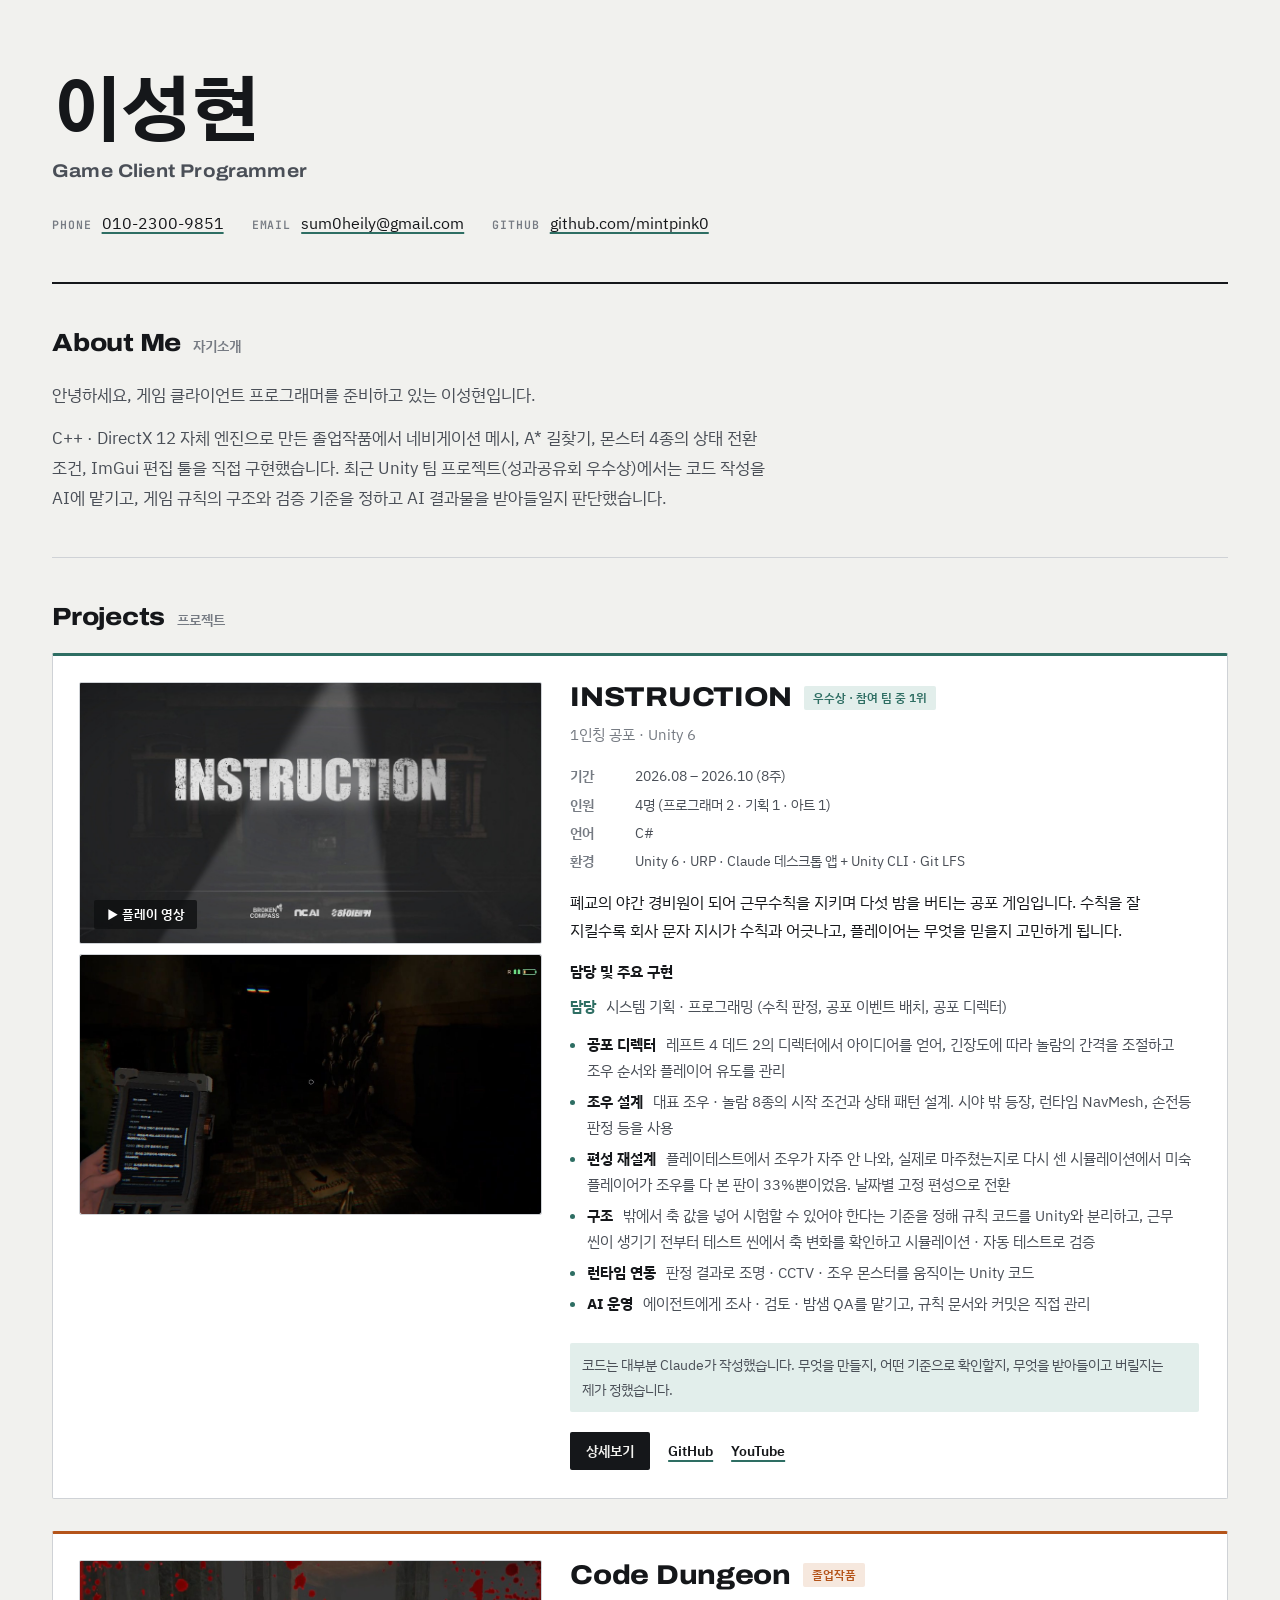
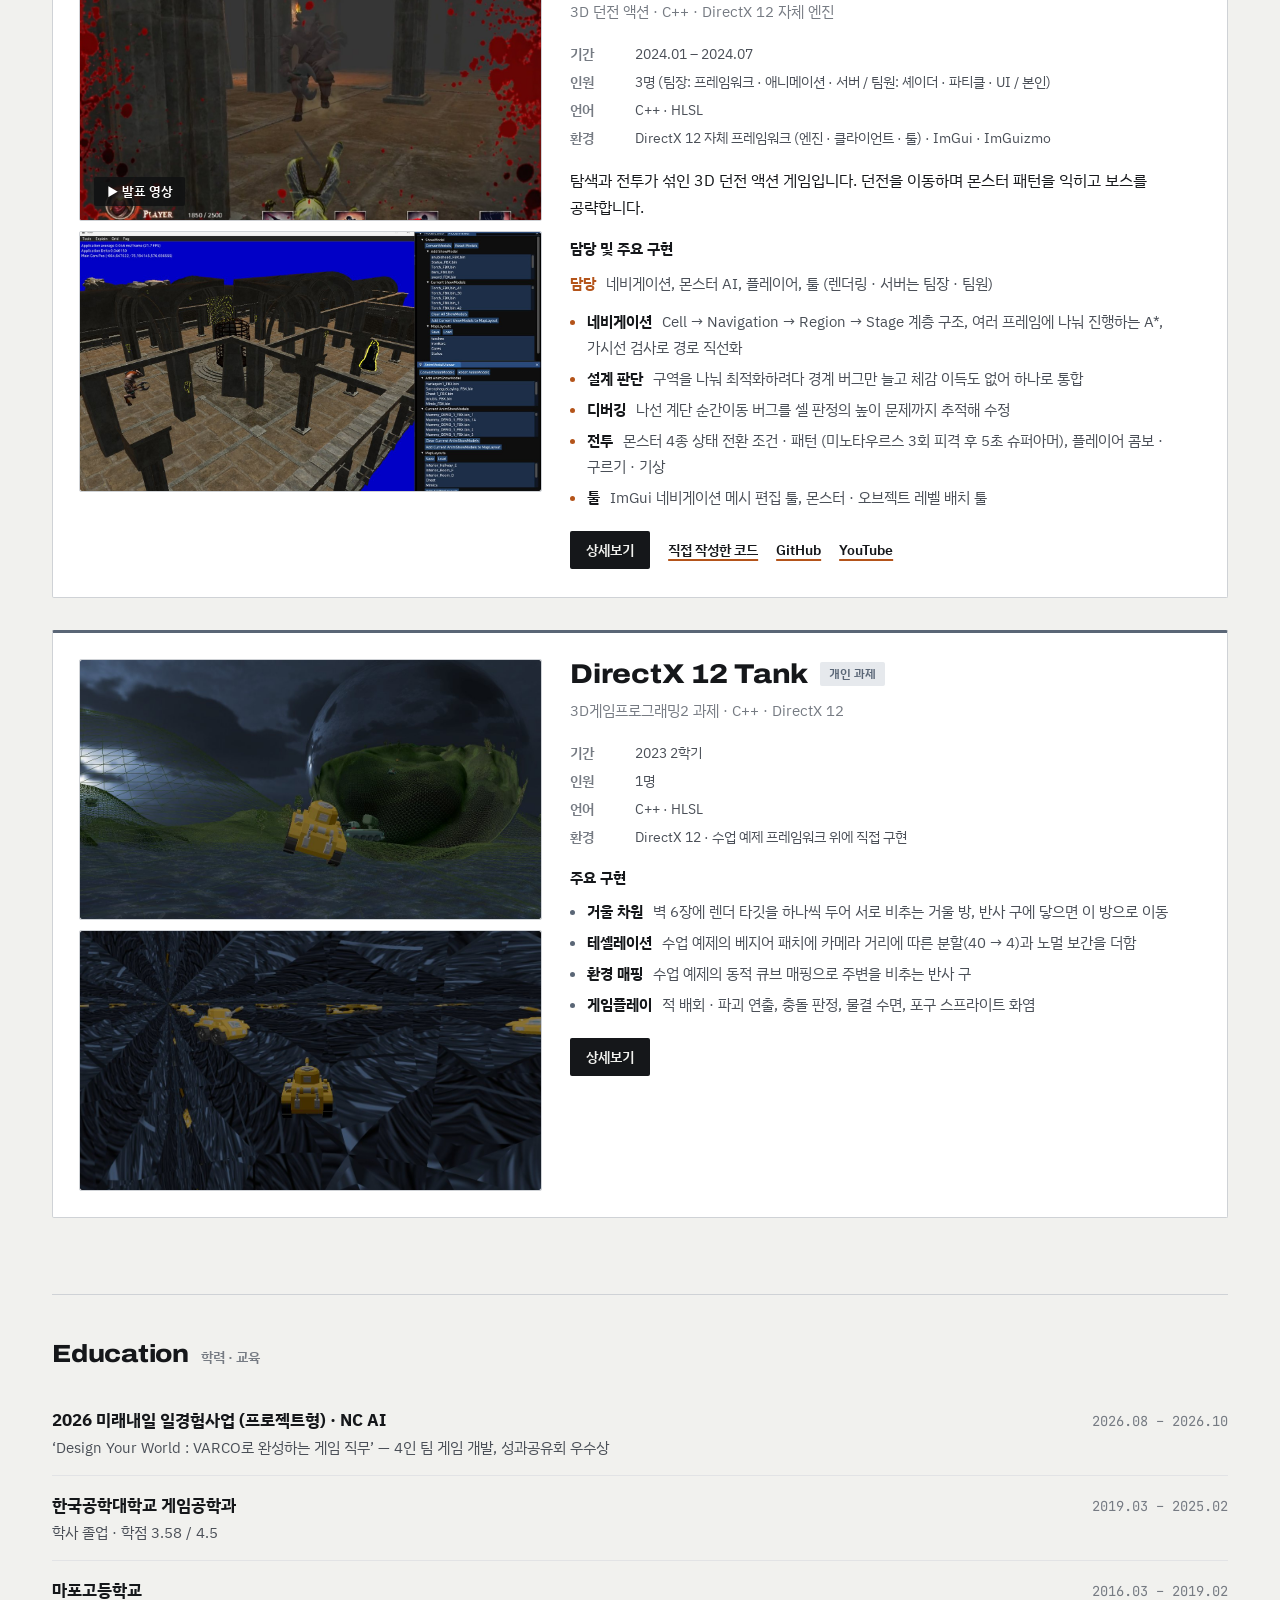
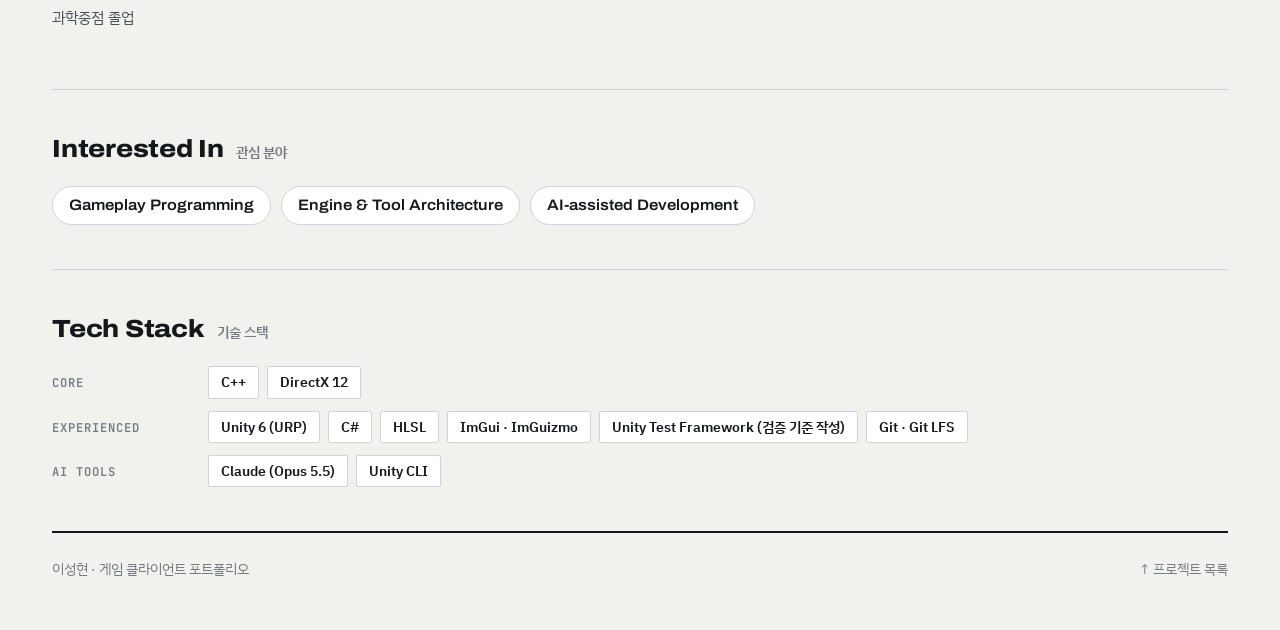
==== index.html @ 49c0f990 "INSTRUCTION 레이아웃 정리: 본문·그림·표 폭 통일, 절 간격 조정, 경비실 블록 정리(사진·영상 나란히) Co-Authored-By: Claude Opus 5.5 <no" ====
<!DOCTYPE html>
<html lang="ko">
<head>
<meta charset="UTF-8">
<meta name="viewport" content="width=device-width, initial-scale=1.0, viewport-fit=cover">
<title>이성현 포트폴리오</title>
<meta name="description" content="게임 클라이언트 프로그래머 이성현의 포트폴리오 — INSTRUCTION(Unity 6), Code Dungeon(C++ · DirectX 12)">
<link rel="preconnect" href="https://fonts.googleapis.com">
<link rel="preconnect" href="https://fonts.gstatic.com" crossorigin>
<link rel="stylesheet" href="https://fonts.googleapis.com/css2?family=Archivo:wdth,wght@100..125,600..800&amp;family=Gothic+A1:wght@700;800&amp;family=IBM+Plex+Sans+KR:wght@400;600;700&amp;family=JetBrains+Mono:wght@400;600&amp;family=Nanum+Gothic+Coding&amp;display=swap">
<link rel="stylesheet" href="assets/css/site.css?v=20261023g">
<link rel="stylesheet" href="assets/css/home.css?v=20261023g">
</head>
<body>
<div class="wrap">

  <!-- 1. 내 정보 -->
  <header class="h-profile" id="top">
    <h1 class="h-name">이성현</h1>
    <p class="h-role">Game Client Programmer</p>
    <ul class="h-contact">
      <li><span>Phone</span><a href="tel:01023009851">010-2300-9851</a></li>
      <li><span>Email</span><a href="mailto:sum0heily@gmail.com">sum0heily@gmail.com</a></li>
      <li><span>GitHub</span><a href="https://github.com/mintpink0" target="_blank" rel="noopener">github.com/mintpink0</a></li>
    </ul>
  </header>

  <!-- 2. 자기소개 -->
  <section class="h-sec" id="about">
    <h2 class="h-title">About Me<span>자기소개</span></h2>
    <div class="h-about">
      <p>안녕하세요, 게임 클라이언트 프로그래머를 준비하고 있는 이성현입니다.</p>
      <p>C++ · DirectX 12 자체 엔진으로 만든 졸업작품에서 네비게이션 메시, A* 길찾기, 몬스터 4종의 상태 전환 조건, ImGui 편집 툴을 직접 구현했습니다. 최근 Unity 팀 프로젝트(성과공유회 우수상)에서는 코드 작성을 AI에 맡기고, 게임 규칙의 구조와 검증 기준을 정하고 AI 결과물을 받아들일지 판단했습니다.</p>
    </div>
  </section>

  <!-- 7. 프로젝트 -->
  <section class="h-sec" id="projects">
    <h2 class="h-title">Projects<span>프로젝트</span></h2>

    <article class="h-card" id="instruction" data-project="instruction">
      <div class="h-media">
        <a class="h-shot" href="https://youtu.be/4G3LkPagvS8" target="_blank" rel="noopener"><img src="assets/img/ins/title.jpg" alt="INSTRUCTION 타이틀 화면 — 플레이 영상 보기" width="1920" height="1080"><span class="h-play">▶ 플레이 영상</span></a>
        <figure class="h-shot"><img src="assets/img/ins/hallway.jpg" alt="INSTRUCTION 플레이 화면 — 태블릿 근무 지시와 복도의 마네킹 무리" width="1319" height="729" loading="lazy"></figure>
      </div>
      <div class="h-body">
        <h3>INSTRUCTION <span class="h-badge">우수상 · 참여 팀 중 1위</span></h3>
        <p class="h-sub">1인칭 공포 · Unity 6</p>
        <dl class="h-meta">
          <dt>기간</dt><dd>2026.08 – 2026.10 (8주)</dd>
          <dt>인원</dt><dd>4명 (프로그래머 2 · 기획 1 · 아트 1)</dd>
          <dt>언어</dt><dd>C#</dd>
          <dt>환경</dt><dd>Unity 6 · URP · Claude 데스크톱 앱 + Unity CLI · Git LFS</dd>
        </dl>
        <p class="h-intro">폐교의 야간 경비원이 되어 근무수칙을 지키며 다섯 밤을 버티는 공포 게임입니다. 수칙을 잘 지킬수록 회사 문자 지시가 수칙과 어긋나고, 플레이어는 무엇을 믿을지 고민하게 됩니다.</p>
        <h4>담당 및 주요 구현</h4>
        <p class="h-duty"><b>담당</b> 시스템 기획 · 프로그래밍 (수칙 판정, 공포 이벤트 배치, 공포 디렉터)</p>
        <ul class="h-did">
          <li><b>공포 디렉터</b> 레프트 4 데드 2의 디렉터에서 아이디어를 얻어, 긴장도에 따라 놀람의 간격을 조절하고 조우 순서와 플레이어 유도를 관리</li>
          <li><b>조우 설계</b> 대표 조우 · 놀람 8종의 시작 조건과 상태 패턴 설계. 시야 밖 등장, 런타임 NavMesh, 손전등 판정 등을 사용</li>
          <li><b>편성 재설계</b> 플레이테스트에서 조우가 자주 안 나와, 실제로 마주쳤는지로 다시 센 시뮬레이션에서 미숙 플레이어가 조우를 다 본 판이 33%뿐이었음. 날짜별 고정 편성으로 전환</li>
          <li><b>구조</b> 밖에서 축 값을 넣어 시험할 수 있어야 한다는 기준을 정해 규칙 코드를 Unity와 분리하고, 근무 씬이 생기기 전부터 테스트 씬에서 축 변화를 확인하고 시뮬레이션 · 자동 테스트로 검증</li>
          <li><b>런타임 연동</b> 판정 결과로 조명 · CCTV · 조우 몬스터를 움직이는 Unity 코드</li>
          <li><b>AI 운영</b> 에이전트에게 조사 · 검토 · 밤샘 QA를 맡기고, 규칙 문서와 커밋은 직접 관리</li>
        </ul>
        <p class="h-ai">코드는 대부분 Claude가 작성했습니다. 무엇을 만들지, 어떤 기준으로 확인할지, 무엇을 받아들이고 버릴지는 제가 정했습니다.</p>
        <p class="h-links"><a href="projects/instruction.html" class="btn btn-main">상세보기</a><a class="btn" href="https://github.com/KimJinsun610/NCAI_BrokenCompass" target="_blank" rel="noopener">GitHub</a><a class="btn" href="https://youtu.be/4G3LkPagvS8" target="_blank" rel="noopener">YouTube</a></p>
      </div>
    </article>

    <article class="h-card" id="code-dungeon" data-project="code-dungeon">
      <div class="h-media">
        <a class="h-shot" href="https://www.youtube.com/watch?v=hQBBsoL_ETs&amp;t=243s" target="_blank" rel="noopener"><img src="assets/img/cd/minotaur-fight.jpg" alt="Code Dungeon 전투 화면 — 미노타우르스 보스와 넉백된 플레이어" width="1271" height="1030"><span class="h-play">▶ 발표 영상</span></a>
        <figure class="h-shot"><img src="assets/img/cd/level-tool.jpg" alt="Code Dungeon 레벨 툴 — ImGui로 모델과 몬스터를 배치하는 화면" width="1400" height="814" loading="lazy"></figure>
      </div>
      <div class="h-body">
        <h3>Code Dungeon <span class="h-badge">졸업작품</span></h3>
        <p class="h-sub">3D 던전 액션 · C++ · DirectX 12 자체 엔진</p>
        <dl class="h-meta">
          <dt>기간</dt><dd>2024.01 – 2024.07</dd>
          <dt>인원</dt><dd>3명 (팀장: 프레임워크 · 애니메이션 · 서버 / 팀원: 셰이더 · 파티클 · UI / 본인)</dd>
          <dt>언어</dt><dd>C++ · HLSL</dd>
          <dt>환경</dt><dd>DirectX 12 자체 프레임워크 (엔진 · 클라이언트 · 툴) · ImGui · ImGuizmo</dd>
        </dl>
        <p class="h-intro">탐색과 전투가 섞인 3D 던전 액션 게임입니다. 던전을 이동하며 몬스터 패턴을 익히고 보스를 공략합니다.</p>
        <h4>담당 및 주요 구현</h4>
        <p class="h-duty"><b>담당</b> 네비게이션, 몬스터 AI, 플레이어, 툴 (렌더링 · 서버는 팀장 · 팀원)</p>
        <ul class="h-did">
          <li><b>네비게이션</b> Cell → Navigation → Region → Stage 계층 구조, 여러 프레임에 나눠 진행하는 A*, 가시선 검사로 경로 직선화</li>
          <li><b>설계 판단</b> 구역을 나눠 최적화하려다 경계 버그만 늘고 체감 이득도 없어 하나로 통합</li>
          <li><b>디버깅</b> 나선 계단 순간이동 버그를 셀 판정의 높이 문제까지 추적해 수정</li>
          <li><b>전투</b> 몬스터 4종 상태 전환 조건 · 패턴 (미노타우르스 3회 피격 후 5초 슈퍼아머), 플레이어 콤보 · 구르기 · 기상</li>
          <li><b>툴</b> ImGui 네비게이션 메시 편집 툴, 몬스터 · 오브젝트 레벨 배치 툴</li>
        </ul>
        <p class="h-links"><a href="projects/code-dungeon.html" class="btn btn-main">상세보기</a><a class="btn" href="projects/code-dungeon.html#mycode">직접 작성한 코드</a><a class="btn" href="https://github.com/PTH9043/GraduateProject" target="_blank" rel="noopener">GitHub</a><a class="btn" href="https://www.youtube.com/watch?v=hQBBsoL_ETs&amp;t=243s" target="_blank" rel="noopener">YouTube</a></p>
      </div>
    </article>

    <article class="h-card" id="dx12" data-project="dx12">
      <div class="h-media">
        <figure class="h-shot"><img src="assets/img/dx/terrain.jpg" alt="DirectX 12 탱크 게임 — 테셀레이션 지형 와이어프레임과 반사 구" width="1168" height="720" loading="lazy"></figure>
        <figure class="h-shot"><img src="assets/img/dx/mirror.jpg" alt="DirectX 12 탱크 게임 — 반사 큐브로 둘러싸인 거울 차원" width="1150" height="759" loading="lazy"></figure>
      </div>
      <div class="h-body">
        <h3>DirectX 12 Tank <span class="h-badge">개인 과제</span></h3>
        <p class="h-sub">3D게임프로그래밍2 과제 · C++ · DirectX 12</p>
        <dl class="h-meta">
          <dt>기간</dt><dd>2023 2학기</dd>
          <dt>인원</dt><dd>1명</dd>
          <dt>언어</dt><dd>C++ · HLSL</dd>
          <dt>환경</dt><dd>DirectX 12 · 수업 예제 프레임워크 위에 직접 구현</dd>
        </dl>
        <h4>주요 구현</h4>
        <ul class="h-did">
          <li><b>거울 차원</b> 벽 6장에 렌더 타깃을 하나씩 두어 서로 비추는 거울 방, 반사 구에 닿으면 이 방으로 이동</li>
          <li><b>테셀레이션</b> 수업 예제의 베지어 패치에 카메라 거리에 따른 분할(40 → 4)과 노멀 보간을 더함</li>
          <li><b>환경 매핑</b> 수업 예제의 동적 큐브 매핑으로 주변을 비추는 반사 구</li>
          <li><b>게임플레이</b> 적 배회 · 파괴 연출, 충돌 판정, 물결 수면, 포구 스프라이트 화염</li>
        </ul>
        <p class="h-links"><a href="projects/dx12.html" class="btn btn-main">상세보기</a></p>
      </div>
    </article>
  </section>

  <!-- 3. 학력 -->
  <section class="h-sec" id="education">
    <h2 class="h-title">Education<span>학력 · 교육</span></h2>
    <ul class="h-list">
      <li><div><b>2026 미래내일 일경험사업 (프로젝트형) · NC AI</b><span>‘Design Your World : VARCO로 완성하는 게임 직무’ — 4인 팀 게임 개발, 성과공유회 우수상</span></div><time>2026.08 – 2026.10</time></li>
      <li><div><b>한국공학대학교 게임공학과</b><span>학사 졸업 · 학점 3.58 / 4.5</span></div><time>2019.03 – 2025.02</time></li>
      <li><div><b>마포고등학교</b><span>과학중점 졸업</span></div><time>2016.03 – 2019.02</time></li>
    </ul>
  </section>

  <!-- 4. 관심 분야 -->
  <section class="h-sec" id="interest">
    <h2 class="h-title">Interested In<span>관심 분야</span></h2>
    <ul class="h-pills">
      <li>Gameplay Programming</li>
      <li>Engine &amp; Tool Architecture</li>
      <li>AI-assisted Development</li>
    </ul>
  </section>

  <!-- 5. 기술 스택 -->
  <section class="h-sec" id="stack">
    <h2 class="h-title">Tech Stack<span>기술 스택</span></h2>
    <dl class="h-stack">
      <dt>Core</dt><dd><span>C++</span><span>DirectX 12</span></dd>
      <dt>Experienced</dt><dd><span>Unity 6 (URP)</span><span>C#</span><span>HLSL</span><span>ImGui · ImGuizmo</span><span>Unity Test Framework (검증 기준 작성)</span><span>Git · Git LFS</span></dd>
      <dt>AI Tools</dt><dd><span>Claude (Opus 5.5)</span><span>Unity CLI</span></dd>
    </dl>
  </section>



  <footer class="foot">
    <span>이성현 · 게임 클라이언트 포트폴리오</span>
    <a href="#projects">↑ 프로젝트 목록</a>
  </footer>
</div>
</body>
</html>
---- assets/css/site.css ----
/* 이성현 포트폴리오
   사이트 = 단단한 기술 문서 (중성 회색 · 먹색 · 각진 모서리)
   색과 분위기 = 각 프로젝트의 키아트와 프로젝트 색(--p)에서만 */
:root {
  --paper: #F1F1EE;
  --surface: #FFFFFF;
  --ink: #15171A;
  --ink-2: #4A4F57;
  --ink-3: #767B83;
  --line: #CFD2D6;
  --line-soft: #E2E3E5;
  --limit: #EAE7DF;
  --ins: #2E6E63;        /* INSTRUCTION — CCTV 청록 */
  --ins-soft: #E2EEEB;
  --cd: #B4541A;         /* Code Dungeon — 횃불 주황 */
  --cd-soft: #F6E8DE;
  --code-bg: #17191C;
  --code-ink: #E3E5E8;
  --code-dim: #8A9099;
  --on-band: #F4F5F6;
  --p: var(--ins);
  --p-soft: var(--ins-soft);

  --f-kr: 'Gothic A1', 'IBM Plex Sans KR', 'Apple SD Gothic Neo', 'Malgun Gothic', sans-serif;
  --f-latin: 'Archivo', 'Gothic A1', 'Helvetica Neue', Arial, sans-serif;
  --f-body: 'IBM Plex Sans KR', 'Apple SD Gothic Neo', 'Malgun Gothic', system-ui, sans-serif;
  --f-mono: 'JetBrains Mono', 'Nanum Gothic Coding', 'NanumGothicCoding', ui-monospace, Consolas, monospace;
  --measure: 46rem;
  --r: 2px;
}
@media (prefers-color-scheme: dark) {
  :root:not([data-theme="light"]) {
    --paper: #0F1012; --surface: #17191C; --ink: #E6E7E9; --ink-2: #A9ADB4; --ink-3: #7C8189;
    --line: #2A2D32; --line-soft: #212327; --limit: #221F19;
    --ins: #6FB3A5; --ins-soft: #15231F; --cd: #F0893A; --cd-soft: #2A1A10;
    --code-bg: #0A0B0C; color-scheme: dark;
  }
}
:root[data-theme="dark"] {
  --paper: #0F1012; --surface: #17191C; --ink: #E6E7E9; --ink-2: #A9ADB4; --ink-3: #7C8189;
  --line: #2A2D32; --line-soft: #212327; --limit: #221F19;
  --ins: #6FB3A5; --ins-soft: #15231F; --cd: #F0893A; --cd-soft: #2A1A10;
  --code-bg: #0A0B0C; color-scheme: dark;
}
[data-project="instruction"] { --p: var(--ins); --p-soft: var(--ins-soft); }
[data-project="code-dungeon"] { --p: var(--cd); --p-soft: var(--cd-soft); }

*, *::before, *::after { box-sizing: border-box; }
html { scroll-behavior: smooth; -webkit-text-size-adjust: 100%; }
@media (prefers-reduced-motion: reduce) { html { scroll-behavior: auto; } }
body {
  margin: 0; background: var(--paper); color: var(--ink);
  font: 400 17px/1.75 var(--f-body); word-break: keep-all; overflow-wrap: break-word;
  -webkit-font-smoothing: antialiased;
}
img, video { max-width: 100%; height: auto; display: block; }
a { color: var(--ink); text-decoration-color: var(--p); text-underline-offset: 3px; text-decoration-thickness: 2px; }
a:hover { color: var(--p); }
:focus-visible { outline: 2px solid var(--p); outline-offset: 3px; }
code { font-family: var(--f-mono); font-size: .84em; background: var(--line-soft); padding: .1em .35em; border-radius: var(--r); }
strong, b { font-weight: 700; }
h1, h2, h3, h4 { text-wrap: balance; line-height: 1.25; margin: 0; }

.wrap {
  max-width: 76rem; margin: 0 auto;
  padding-left: max(20px, env(safe-area-inset-left, 0px));
  padding-right: max(20px, env(safe-area-inset-right, 0px));
}

/* ── 라벨 ── 라틴은 mono 대문자, 한글은 본문체 600 */
.label { font: 600 .74rem/1.4 var(--f-mono); letter-spacing: .1em; text-transform: uppercase; color: var(--ink-3); }
.label-accent { color: var(--p); }
.kr-label { font: 600 .82rem/1.4 var(--f-body); color: var(--ink-3); letter-spacing: 0; }
.latin { font-family: var(--f-latin); font-stretch: 112%; font-weight: 800; letter-spacing: -.01em; }

/* ── 홈 히어로 ── */
.hero { padding-block: 88px 56px; display: grid; grid-template-columns: minmax(0, 1.55fr) minmax(0, 1fr); gap: 48px; align-items: end; }
.hero-main { display: grid; gap: 22px; }
.hero-name { font: 800 clamp(3rem, 7vw, 4.75rem)/1 var(--f-kr); letter-spacing: -.03em; }
.hero-line { font-size: 1.22rem; line-height: 1.65; color: var(--ink-2); max-width: 36rem; margin: 0; }
.hero-line b { color: var(--ink); }
.contacts { display: flex; flex-wrap: wrap; gap: 6px 22px; font: 400 .88rem/1.5 var(--f-mono); color: var(--ink-2); }
.contacts a { color: var(--ink-2); }
.hero-stats { list-style: none; margin: 0; padding: 0; display: grid; gap: 0; border-top: 2px solid var(--ink); }
.hero-stats li { display: grid; grid-template-columns: 6.5rem 1fr; gap: 16px; align-items: baseline; padding-block: 14px; border-bottom: 1px solid var(--line); }
.hero-stats .n { font: 800 2.6rem/1 var(--f-latin); font-stretch: 112%; color: var(--p); font-variant-numeric: tabular-nums; }
.hero-stats .t { font-size: .92rem; color: var(--ink-2); line-height: 1.5; }

/* ── 홈 섹션 ── */
.section { padding-block: 48px; border-top: 2px solid var(--ink); }
.sec-head { display: flex; flex-wrap: wrap; align-items: baseline; gap: 8px 16px; margin-bottom: 28px; }
.sec-head h2 { font: 800 1.9rem/1.2 var(--f-kr); letter-spacing: -.02em; }

.proof { list-style: none; margin: 0; padding: 0; display: grid; grid-template-columns: repeat(2, minmax(0, 1fr)); gap: 28px 40px; }
.proof li { display: grid; gap: 6px; align-content: start; border-left: 3px solid var(--line); padding-left: 16px; }
.proof .k { font: 800 1.08rem/1.4 var(--f-kr); color: var(--ink); }
.proof .v { color: var(--ink-2); font-size: .96rem; }
.proof .v b { color: var(--ink); }

.projects { display: grid; grid-template-columns: repeat(2, minmax(0, 1fr)); gap: 28px; }
.proj { display: grid; grid-template-rows: auto 1fr; background: var(--surface); border: 1px solid var(--line); border-top: 3px solid var(--p); border-radius: var(--r); min-width: 0; }
.proj-media img { width: 100%; aspect-ratio: 16/9; object-fit: cover; border-bottom: 1px solid var(--line); }
.proj-body { display: grid; gap: 14px; padding: 22px 24px 24px; min-width: 0; align-content: start; }
.proj-title { font: 800 1.75rem/1.1 var(--f-latin); font-stretch: 112%; letter-spacing: -.01em; display: flex; flex-wrap: wrap; align-items: center; gap: 8px 12px; }
.proj-title a { color: var(--ink); text-decoration: none; }
.proj-title a:hover { color: var(--p); }
.chip { font: 600 .74rem/1 var(--f-body); padding: 6px 8px; border-radius: var(--r); background: var(--p-soft); color: var(--p); white-space: nowrap; }
.oneliner { color: var(--ink-2); margin: 0; }
.facts { display: grid; grid-template-columns: max-content 1fr; gap: 4px 16px; margin: 0; font-size: .92rem; }
.facts dt { font: 600 .8rem/1.8 var(--f-body); color: var(--ink-3); }
.facts dd { margin: 0; color: var(--ink-2); min-width: 0; }
.did { margin: 0; padding-left: 1.1em; display: grid; gap: 4px; color: var(--ink-2); font-size: .94rem; }
.did li::marker { color: var(--p); }
.btns { display: flex; flex-wrap: wrap; align-items: center; gap: 10px 18px; }
.btn { display: inline-flex; align-items: center; gap: 6px; color: var(--ink); font: 600 .9rem/1.2 var(--f-body); text-decoration: underline; text-decoration-color: var(--p); text-decoration-thickness: 2px; text-underline-offset: 4px; }
.btn-main { text-decoration: none; background: var(--ink); color: var(--paper); padding: 10px 16px; border-radius: var(--r); }
.btn-main:hover { background: var(--p); color: var(--surface); }
.btn-todo { color: var(--ink-3); text-decoration-style: dashed; text-decoration-color: var(--ink-3); }

.stack { display: grid; }
.stack-row { display: grid; grid-template-columns: 12rem 1fr; gap: 6px 32px; padding-block: 18px; border-bottom: 1px solid var(--line); }
.stack-row:last-child { border-bottom: 0; }
.stack-row h3 { font: 800 1rem/1.6 var(--f-latin); font-stretch: 112%; }
.stack-row p { margin: 0; color: var(--ink-2); max-width: 46rem; }
.stack-row .scope { display: block; font-size: .86rem; color: var(--ink-3); margin-top: 6px; }

/* ── 프로젝트 페이지: 키아트 띠 ── */
.topbar { padding-block: 18px; }
.back { font: 600 .86rem/1 var(--f-body); color: var(--ink-3); text-decoration: none; }
.back:hover { color: var(--p); }
.band { position: relative; background: var(--code-bg); overflow: hidden; height: clamp(260px, 36vw, 500px); }
.band img { position: absolute; inset: 0; width: 100%; height: 100%; object-fit: cover; }
.band::after { content: ""; position: absolute; inset: 0; background: linear-gradient(to top, rgba(8,9,10,.9) 0%, rgba(8,9,10,.35) 45%, rgba(8,9,10,0) 75%); }
.band-text { position: absolute; inset: auto 0 0 0; z-index: 1; padding-block: 0 32px; display: grid; gap: 10px; color: var(--on-band); }
.band-text .label { color: var(--on-band); opacity: .8; }
.page-title { font: 800 clamp(2.6rem, 6.5vw, 4.6rem)/.95 var(--f-latin); font-stretch: 112%; letter-spacing: -.02em; color: var(--on-band); }
.page-sub { font-size: 1.12rem; margin: 0; max-width: 40rem; color: var(--on-band); opacity: .88; }
.band-ins img { object-position: 70% 50%; }

.page-head { padding-block: 28px 8px; display: grid; gap: 20px; }
.facts-strip { display: grid; grid-template-columns: repeat(4, minmax(0, 1fr)); border-top: 2px solid var(--ink); }
.facts-strip > div { padding: 12px 16px 12px 0; display: grid; gap: 4px; align-content: start; min-width: 0; }
.facts-strip > div + div { border-left: 1px solid var(--line); padding-left: 16px; }
.facts-strip dt { margin: 0; }
.facts-strip dd { margin: 0; font-size: .95rem; color: var(--ink); line-height: 1.5; }
.facts-strip .wide2 { grid-column: span 2; }
.award { display: flex; flex-wrap: wrap; gap: 4px 12px; align-items: baseline; font-size: .94rem; color: var(--ink-2); }
.award .chip { font-size: .8rem; }
.ai-line { font-size: .96rem; color: var(--ink-2); margin: 0; padding-left: 14px; border-left: 3px solid var(--p); }
.ai-line b { color: var(--ink); }

/* ── 본문 ── */
.layout { display: grid; grid-template-columns: 12.5rem minmax(0, 1fr); gap: 56px; align-items: start; padding-block: 40px 96px; }
.toc { position: sticky; top: calc(24px + env(safe-area-inset-top, 0px)); display: grid; gap: 0; font-size: .88rem; }
.toc .label { padding-bottom: 12px; }
.toc a { display: grid; grid-template-columns: 1.8rem 1fr; color: var(--ink-3); text-decoration: none; padding: 6px 0; border-top: 1px solid var(--line-soft); line-height: 1.4; }
.toc a::before { content: attr(data-n); font: 600 .76rem/1.6 var(--f-mono); }
.toc a:hover { color: var(--ink); }
.toc a.on { color: var(--ink); font-weight: 600; }
.toc a.on::before { color: var(--p); }
.content { min-width: 0; display: grid; }
.content > section { padding-block: 44px; border-top: 1px solid var(--line); display: grid; gap: 18px; scroll-margin-top: 16px; }
.content > section > * { max-width: var(--measure); min-width: 0; }
.content > section > .wide { max-width: 62rem; }
.content > section:first-child { border-top: 0; padding-top: 0; }
.content h2 { font: 800 1.9rem/1.25 var(--f-kr); letter-spacing: -.02em; display: grid; gap: 8px; }
.content h2 .num { font: 800 .95rem/1 var(--f-latin); font-stretch: 112%; color: var(--p); letter-spacing: .02em; }
.content h3 { font: 800 1.15rem/1.4 var(--f-kr); margin-top: 12px; }
.content p { margin: 0; color: var(--ink-2); }
.content ul, .content ol { margin: 0; padding-left: 1.2em; color: var(--ink-2); display: grid; gap: 8px; }
.content li::marker { color: var(--p); }
.content b, .content strong { color: var(--ink); }
.lead { font-size: 1.12rem; color: var(--ink) !important; }

/* 표 — 가로선만 */
.tbl { overflow-x: auto; border-top: 2px solid var(--ink); }
table { border-collapse: collapse; width: 100%; font-size: .92rem; }
th, td { text-align: left; vertical-align: top; padding: 11px 14px 11px 0; border-bottom: 1px solid var(--line); }
th + th, td + td { padding-left: 14px; }
th { font: 600 .8rem/1.5 var(--f-body); color: var(--ink-3); white-space: nowrap; }
td { color: var(--ink-2); overflow-wrap: normal; }
td:first-child { color: var(--ink); font-weight: 600; white-space: nowrap; }
tr.me td { background: var(--p-soft); }
tr.me td:first-child { box-shadow: inset 3px 0 0 var(--p); padding-left: 12px; }
.num, td.num { font-family: var(--f-mono); font-size: .86em; font-variant-numeric: tabular-nums; white-space: nowrap; }

/* 개정 기록 — 트러블슈팅 */
.log { border-left: 3px solid var(--p); background: var(--surface); }
.log-head { display: flex; flex-wrap: wrap; justify-content: space-between; align-items: baseline; gap: 6px 16px; padding: 16px 20px 14px; border-bottom: 1px solid var(--line); }
.log-head h3 { margin: 0; font: 800 1.1rem/1.4 var(--f-kr); }
.log-head .label { color: var(--p); }
.log dl { margin: 0; display: grid; grid-template-columns: 5.5rem 1fr; }
.log dt, .log dd { padding: 13px 20px; border-bottom: 1px solid var(--line-soft); margin: 0; }
.log dt { font: 600 .84rem/1.75 var(--f-body); color: var(--ink-3); }
.log dd { color: var(--ink-2); min-width: 0; }
.log dd pre { margin-top: 12px; }
.log dd .code-cap { margin-top: 6px; }
.log dt.limit, .log dt.limit + dd { background: var(--limit); }
.log dt.limit { color: var(--ink); font-weight: 700; }
.log dl > :nth-last-child(-n+2) { border-bottom: 0; }

.note { border-left: 3px solid var(--line); padding: 4px 0 4px 16px; color: var(--ink-2); font-size: .95rem; }
.note .kr-label, .note .label { display: block; margin-bottom: 6px; }
.note-warn { border-left-color: var(--p); background: var(--p-soft); padding: 14px 18px; }
.note-warn .kr-label { color: var(--p); }

/* 코드 */
pre { margin: 0; background: var(--code-bg); color: var(--code-ink); border-radius: var(--r); padding: 18px 20px; overflow-x: auto; font: 400 .82rem/1.7 var(--f-mono); tab-size: 2; }
pre code { background: none; padding: 0; font-size: inherit; color: inherit; }
pre .c { color: var(--code-dim); }
.code-cap { display: flex; flex-wrap: wrap; justify-content: space-between; gap: 4px 12px; font-size: .84rem; color: var(--ink-3); margin-top: -10px; }
.code-cap a { font-family: var(--f-mono); font-size: .8rem; }

/* 그림 */
figure { margin: 0; display: grid; gap: 8px; }
figure img, figure video { border-radius: var(--r); width: 100%; background: var(--code-bg); }
figcaption { font-size: .84rem; color: var(--ink-3); }
.figs { display: grid; grid-template-columns: repeat(auto-fit, minmax(14rem, 1fr)); gap: 16px; }
.figs-3 { grid-template-columns: repeat(auto-fit, minmax(11rem, 1fr)); }
.shot-todo { aspect-ratio: 16/9; max-width: 100%; border: 1px dashed var(--ink-3); border-radius: var(--r); display: grid; place-items: center; text-align: center; padding: 16px; color: var(--ink-3); font: 600 .84rem/1.5 var(--f-body); }

/* 영상 — 썸네일을 눌러 YouTube로 */
.video { position: relative; display: block; aspect-ratio: 16/9; max-width: 100%; border-radius: var(--r); overflow: hidden; background: var(--code-bg); text-decoration: none; }
.video img { width: 100%; height: 100%; object-fit: cover; transition: transform .4s ease; }
.video::after { content: ""; position: absolute; inset: 0; background: linear-gradient(to top, rgba(8,9,10,.75), rgba(8,9,10,0) 55%); }
.video .play { position: absolute; left: 20px; bottom: 18px; z-index: 1; display: inline-flex; align-items: center; gap: 12px; color: var(--on-band); font: 600 1rem/1.3 var(--f-body); }
.video .play-icon { width: 44px; height: 44px; border-radius: 50%; background: var(--p); position: relative; flex: none; }
.video .play-icon::before { content: ""; position: absolute; left: 17px; top: 13px; border-left: 14px solid var(--on-band); border-top: 9px solid transparent; border-bottom: 9px solid transparent; }
.video:hover img { transform: scale(1.02); }
@media (prefers-reduced-motion: reduce) { .video img { transition: none; } }

/* 막대 */
.bars { display: grid; gap: 14px; padding-block: 18px 4px; border-top: 2px solid var(--ink); }
.bar-row { display: grid; grid-template-columns: 10.5rem 1fr; gap: 4px 14px; align-items: center; }
.bar-row > span { font-size: .88rem; color: var(--ink-2); }
.bar-pair { display: grid; gap: 4px; }
.bar { height: 18px; width: calc(100% - 3.4rem); position: relative; background: var(--line-soft); }
.bar i { position: absolute; inset: 0 auto 0 0; background: var(--ink-3); opacity: .55; }
.bar.after i { background: var(--p); opacity: 1; }
.bar b { white-space: nowrap; position: absolute; left: calc(var(--w) + 6px); top: 50%; transform: translateY(-50%); font: 600 .78rem/1 var(--f-mono); color: var(--ink-2); }
.bars-legend { display: flex; flex-wrap: wrap; gap: 6px 18px; font-size: .82rem; color: var(--ink-3); }
.bars-legend i { display: inline-block; width: 10px; height: 10px; margin-right: 6px; vertical-align: -1px; }

/* 구조도 */
.arch { display: grid; grid-template-columns: 1fr auto 1fr; gap: 12px; align-items: stretch; }
.arch-box { border: 1px solid var(--line); background: var(--surface); padding: 16px 18px; display: grid; gap: 8px; align-content: start; min-width: 0; }
.arch-box.core { border: 2px solid var(--p); }
.arch-box h4 { font: 600 .8rem/1.4 var(--f-mono); color: var(--p); }
.arch-box p { font-size: .9rem; }
.arch-mid { display: grid; align-content: center; gap: 10px; font: 600 .74rem/1.4 var(--f-mono); color: var(--ink-3); text-align: center; }
.arch-mid span { border: 1px solid var(--line); padding: 6px 8px; background: var(--paper); }

/* 카드 */
.cards { display: grid; grid-template-columns: repeat(auto-fit, minmax(17rem, 1fr)); gap: 16px; }
.card { border-top: 2px solid var(--ink); padding: 14px 0 0; display: grid; gap: 10px; align-content: start; min-width: 0; }
.card h3 { margin: 0; font: 800 1.05rem/1.4 var(--f-kr); }
.card ul { font-size: .92rem; }
.card .tech { font: 400 .76rem/1.5 var(--f-mono); color: var(--p); }

/* 푸터 */
.foot { border-top: 2px solid var(--ink); padding-block: 24px 48px; color: var(--ink-3); font-size: .88rem; display: flex; flex-wrap: wrap; justify-content: space-between; gap: 8px 24px; }
.foot a { color: var(--ink-2); }

@media (max-width: 1040px) {
  .layout { grid-template-columns: minmax(0, 1fr); gap: 0; padding-top: 24px; }
  .toc { display: none; }
  .hero { grid-template-columns: minmax(0, 1fr); gap: 36px; }
}
@media (max-width: 860px) {
  .projects, .proof { grid-template-columns: minmax(0, 1fr); }
  .facts-strip { grid-template-columns: repeat(2, minmax(0, 1fr)); }
  .facts-strip > div:nth-child(3) { border-left: 0; padding-left: 0; }
  .facts-strip > div:nth-child(n+3) { border-top: 1px solid var(--line); }
}
@media (max-width: 640px) {
  body { font-size: 16px; }
  .hero { padding-block: 48px 36px; }
  .stack-row { grid-template-columns: minmax(0, 1fr); gap: 2px; }
  .log dl { grid-template-columns: minmax(0, 1fr); }
  .log dt { border-bottom: 0; padding-bottom: 0; }
  .arch { grid-template-columns: minmax(0, 1fr); }
  .arch-mid { grid-auto-flow: column; justify-content: center; }
  .bar-row { grid-template-columns: minmax(0, 1fr); }
  .proj-body { padding: 18px; }
  .facts-strip { grid-template-columns: minmax(0, 1fr); }
  .facts-strip > div + div { border-left: 0; padding-left: 0; border-top: 1px solid var(--line); }
  .band-text { padding-block-end: 22px; }
}

/* 인쇄(PDF 제출용) */
@media print {
  @page { size: A4; margin: 14mm 13mm; }
  :root { --paper: #FFFFFF; --surface: #FFFFFF; color-scheme: light; }
  body { font-size: 10.5pt; background: #fff; }
  .toc, .no-print, .video, .btns, .shot-todo, .topbar { display: none !important; }
  .band { height: 62mm; -webkit-print-color-adjust: exact; print-color-adjust: exact; }
  .layout { display: block; padding-block: 0; }
  .content { display: block; }
  .content > section { padding-block: 18px; display: block; }
  .content > section > * + * { margin-top: 12px; }
  .proof, .projects { display: block; }
  .content > section > *, .content > section > .wide { max-width: none; }
  .log, .card, figure, pre, .bars, .tbl, .arch { break-inside: avoid; }
  h2, h3 { break-after: avoid; }
  a { color: var(--ink); text-decoration: none; }
  .print-url { display: block !important; }
  pre { white-space: pre-wrap; font-size: 8pt; }
  figure img, figure video { max-height: 70mm; width: auto; max-width: 100%; object-fit: contain; }
}
.print-url { display: none; font-family: var(--f-mono); font-size: .78em; color: var(--ink-3); margin: 0; }
---- assets/css/home.css ----
/* 첫 화면 — 내 정보 · 자기소개 · 학력 · 관심 분야 · 기술 스택 · 프로젝트 경험 · 프로젝트 */
[data-project="dx12"] { --p: #5A6676; --p-soft: #E6E9ED; }
@media (prefers-color-scheme: dark) { :root:not([data-theme="light"]) [data-project="dx12"] { --p: #9AA8B8; --p-soft: #1C2127; } }

.h-profile { padding-block: 80px 44px; border-bottom: 2px solid var(--ink); }
.h-tagline { margin: 0 0 14px; font: 600 1rem/1.5 var(--f-body); color: var(--ins); }
.h-name { margin: 0; font: 800 clamp(2.8rem, 7vw, 4.4rem)/1 var(--f-kr); letter-spacing: -.03em; }
.h-role { margin: 10px 0 0; font: 700 1.15rem/1.3 var(--f-latin); font-stretch: 112%; color: var(--ink-2); letter-spacing: .01em; }
.h-contact { list-style: none; margin: 26px 0 0; padding: 0; display: flex; flex-wrap: wrap; gap: 8px 28px; font-size: .98rem; }
.h-contact span { font: 600 .72rem/1 var(--f-mono); letter-spacing: .08em; text-transform: uppercase; color: var(--ink-3); margin-right: 10px; }

.h-sec { padding-block: 44px; border-bottom: 1px solid var(--line); }
.h-sec:last-of-type { border-bottom: 0; }
.h-title { margin: 0 0 22px; font: 800 1.55rem/1.2 var(--f-latin); font-stretch: 112%; letter-spacing: -.01em; display: flex; align-items: baseline; gap: 12px; flex-wrap: wrap; }
.h-title span { font: 600 .9rem/1 var(--f-body); color: var(--ink-3); letter-spacing: 0; }

.h-about { display: grid; gap: 14px; max-width: 46rem; }
.h-about p { margin: 0; color: var(--ink-2); }

.h-list { list-style: none; margin: 0; padding: 0; display: grid; }
.h-list li { display: grid; grid-template-columns: 1fr auto; gap: 4px 24px; padding-block: 14px; border-bottom: 1px solid var(--line-soft); align-items: baseline; }
.h-list li:last-child { border-bottom: 0; }
.h-list b { display: block; font-weight: 700; }
.h-list span { display: block; color: var(--ink-2); font-size: .94rem; }
.h-list time { font: 400 .86rem/1.4 var(--f-mono); color: var(--ink-3); white-space: nowrap; }

.h-pills { list-style: none; margin: 0; padding: 0; display: flex; flex-wrap: wrap; gap: 10px; }
.h-pills li { font: 600 .95rem/1 var(--f-latin); font-stretch: 108%; padding: 11px 16px; border: 1px solid var(--line); background: var(--surface); border-radius: 999px; }

.h-stack { display: grid; grid-template-columns: 8.5rem 1fr; gap: 12px 20px; margin: 0; align-items: baseline; }
.h-stack dt { font: 600 .76rem/2.2 var(--f-mono); letter-spacing: .08em; text-transform: uppercase; color: var(--ink-3); }
.h-stack dd { margin: 0; display: flex; flex-wrap: wrap; gap: 8px; }
.h-stack dd span { font: 600 .9rem/1 var(--f-body); padding: 8px 12px; background: var(--surface); border: 1px solid var(--line); border-radius: var(--r); }

.h-nav { list-style: none; margin: 0; padding: 0; display: flex; flex-wrap: wrap; gap: 10px; }
.h-nav a { display: inline-block; padding: 9px 16px; background: var(--surface); border: 1px solid var(--line); border-left: 3px solid var(--p); border-radius: var(--r); text-decoration: none; color: var(--ink); }
.h-nav a:hover { background: var(--p-soft); color: var(--ink); }
.h-nav b { font: 800 1rem/1.2 var(--f-latin); font-stretch: 110%; }
.h-nav span { font-size: .84rem; color: var(--ink-2); }

.h-card { display: grid; grid-template-columns: minmax(0, 5fr) minmax(0, 7fr); gap: 0; background: var(--surface); border: 1px solid var(--line); border-top: 3px solid var(--p); border-radius: var(--r); margin-bottom: 32px; scroll-margin-top: 24px; }
.h-card-text { grid-template-columns: 1fr; }
.h-media { align-self: start; margin: 26px 0 26px 26px; display: grid; gap: 10px; }
.h-shot { position: relative; display: block; margin: 0; border: 1px solid var(--line); border-radius: var(--r); overflow: hidden; }
.h-shot img { width: 100%; height: auto; aspect-ratio: 16/9; object-fit: cover; }
.h-play { position: absolute; left: 14px; bottom: 14px; font: 600 .82rem/1 var(--f-body); color: #fff; background: rgba(15,16,18,.82); padding: 8px 12px; border-radius: var(--r); }
.h-shot:hover .h-play { background: var(--p); }
.h-body { padding: 26px 28px 28px; display: grid; gap: 12px; align-content: start; min-width: 0; }
.h-body h3 { margin: 0; font: 800 1.7rem/1.15 var(--f-latin); font-stretch: 112%; letter-spacing: -.01em; display: flex; flex-wrap: wrap; align-items: center; gap: 8px 12px; }
.h-badge { font: 600 .76rem/1 var(--f-body); padding: 6px 9px; background: var(--p-soft); color: var(--p); border-radius: var(--r); letter-spacing: 0; }
.h-sub { margin: -4px 0 0; color: var(--ink-3); font-size: .92rem; }
.h-meta { display: grid; grid-template-columns: 3.2rem 1fr; gap: 3px 14px; margin: 4px 0 0; font-size: .9rem; }
.h-meta dt { color: var(--ink-3); font-weight: 600; }
.h-meta dd { margin: 0; color: var(--ink-2); }
.h-intro { margin: 4px 0 0; color: var(--ink); font-size: .98rem; }
.h-ai { margin: 14px 0 0; font-size: .88rem; color: var(--ink-2); padding: 10px 12px; background: var(--p-soft); border-radius: var(--r); }
.h-body h4 { margin: 6px 0 0; font: 700 .95rem/1.3 var(--f-body); }
.h-did { margin: 0; padding-left: 1.1em; display: grid; gap: 5px; color: var(--ink-2); font-size: .93rem; }
.h-did li::marker { color: var(--p); }
.h-did b { color: var(--ink); font-weight: 700; margin-right: 6px; }
.h-duty { margin: 0; font-size: .93rem; color: var(--ink-2); }
.h-duty b { color: var(--p); margin-right: 6px; }
.h-links { margin: 8px 0 0; display: flex; flex-wrap: wrap; align-items: center; gap: 10px 18px; }

.foot a { color: var(--ink-3); text-decoration: none; }
.foot a:hover { color: var(--p); }

@media (max-width: 820px) {
  .h-card { grid-template-columns: 1fr; }
  .h-media { margin: 16px 16px 0; }
  .h-stack { grid-template-columns: 1fr; gap: 4px; }
  .h-stack dd { margin-bottom: 10px; }
  .h-list li { grid-template-columns: 1fr; }
  .h-profile { padding-block: 56px 36px; }
  .h-body { padding: 20px; }
}
@media print {
  .h-play, .h-links { display: none !important; }
  .h-card { break-inside: avoid; }
}
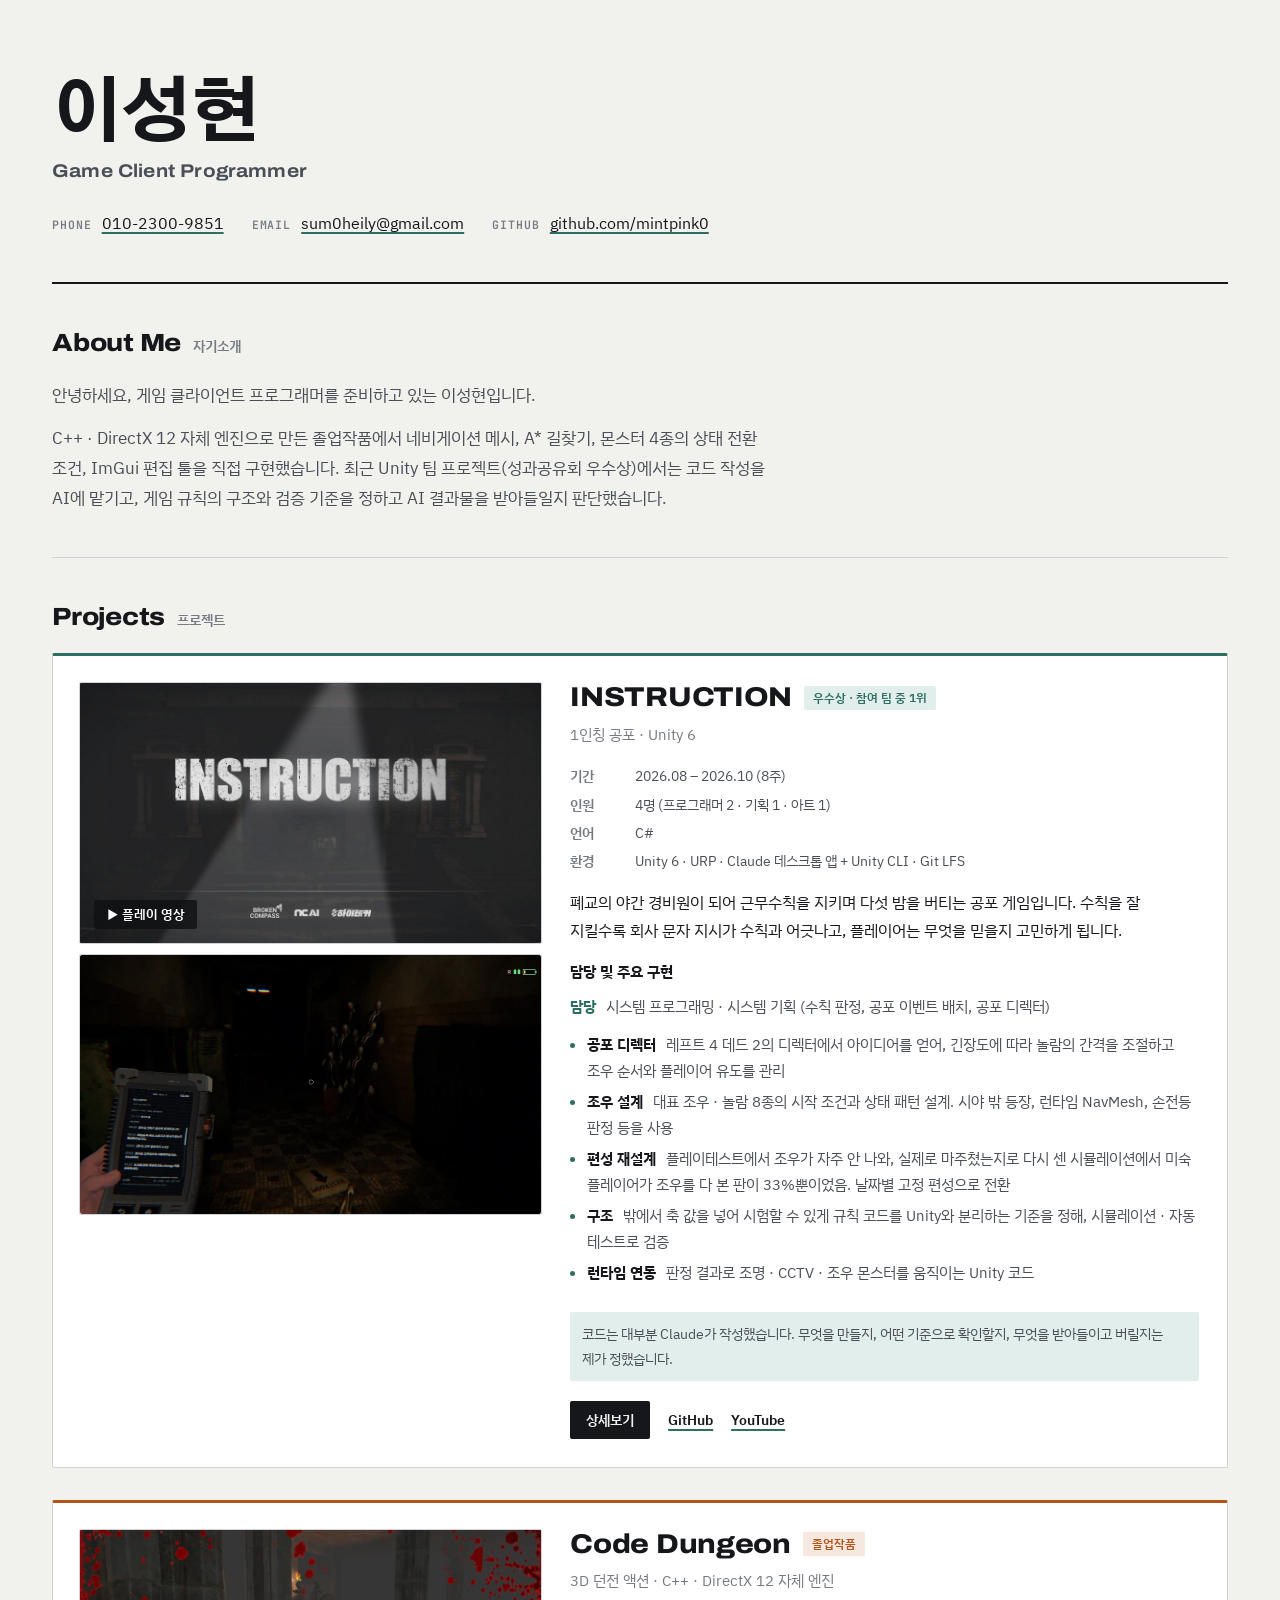
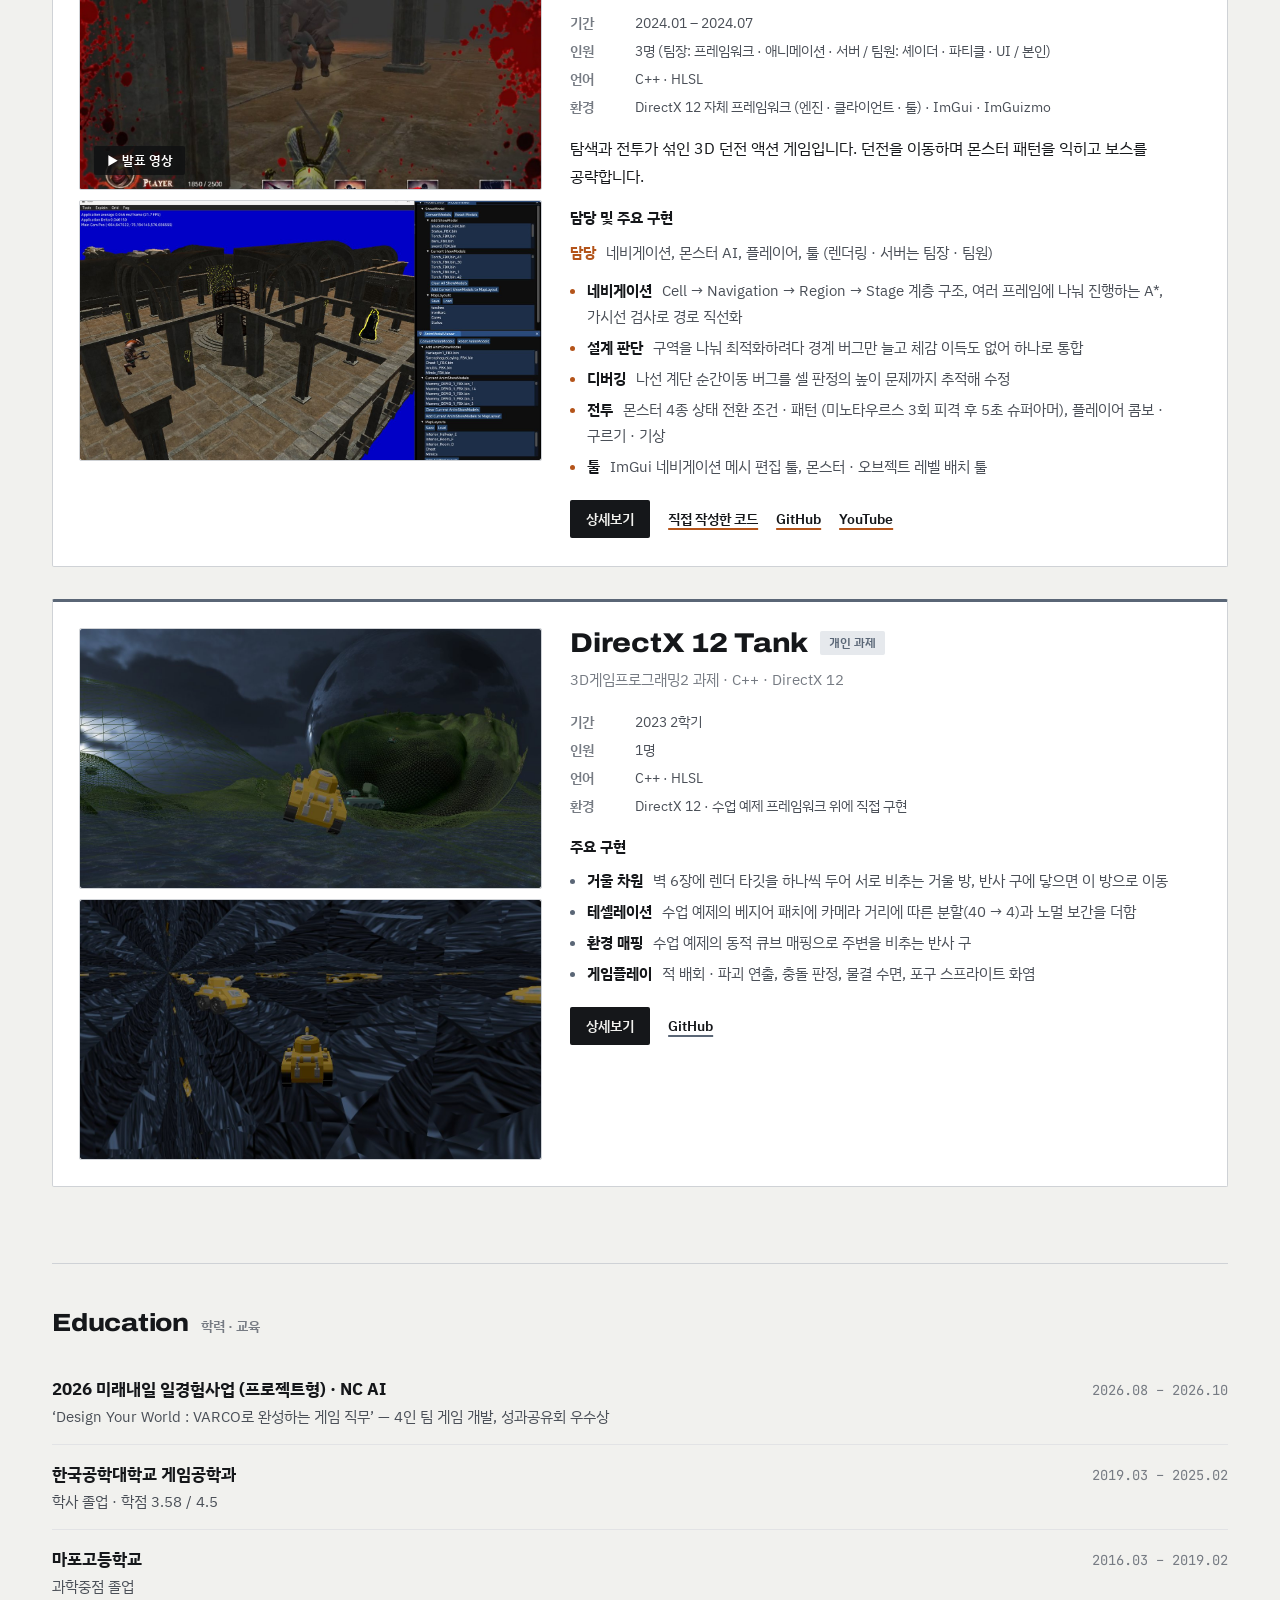
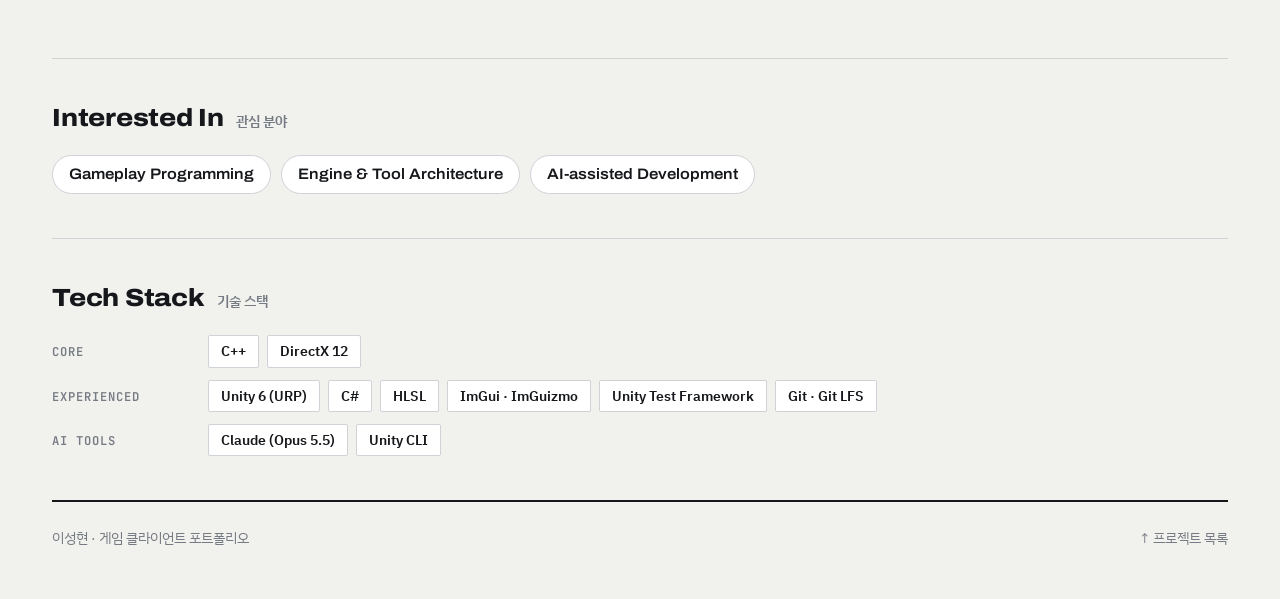
==== commit f002139a: "Portfolio: review round 4 — plain encounter flows, fold 06 details, remove sim table, DX12 repo link" ====
--- a/index.html
+++ b/index.html
@@ -8,8 +8,8 @@
 <link rel="preconnect" href="https://fonts.googleapis.com">
 <link rel="preconnect" href="https://fonts.gstatic.com" crossorigin>
 <link rel="stylesheet" href="https://fonts.googleapis.com/css2?family=Archivo:wdth,wght@100..125,600..800&amp;family=Gothic+A1:wght@700;800&amp;family=IBM+Plex+Sans+KR:wght@400;600;700&amp;family=JetBrains+Mono:wght@400;600&amp;family=Nanum+Gothic+Coding&amp;display=swap">
-<link rel="stylesheet" href="assets/css/site.css?v=20261023g">
-<link rel="stylesheet" href="assets/css/home.css?v=20261023g">
+<link rel="stylesheet" href="assets/css/site.css?v=20261023h">
+<link rel="stylesheet" href="assets/css/home.css?v=20261023h">
 </head>
 <body>
 <div class="wrap">
@@ -54,14 +54,13 @@
         </dl>
         <p class="h-intro">폐교의 야간 경비원이 되어 근무수칙을 지키며 다섯 밤을 버티는 공포 게임입니다. 수칙을 잘 지킬수록 회사 문자 지시가 수칙과 어긋나고, 플레이어는 무엇을 믿을지 고민하게 됩니다.</p>
         <h4>담당 및 주요 구현</h4>
-        <p class="h-duty"><b>담당</b> 시스템 기획 · 프로그래밍 (수칙 판정, 공포 이벤트 배치, 공포 디렉터)</p>
+        <p class="h-duty"><b>담당</b> 시스템 프로그래밍 · 시스템 기획 (수칙 판정, 공포 이벤트 배치, 공포 디렉터)</p>
         <ul class="h-did">
           <li><b>공포 디렉터</b> 레프트 4 데드 2의 디렉터에서 아이디어를 얻어, 긴장도에 따라 놀람의 간격을 조절하고 조우 순서와 플레이어 유도를 관리</li>
           <li><b>조우 설계</b> 대표 조우 · 놀람 8종의 시작 조건과 상태 패턴 설계. 시야 밖 등장, 런타임 NavMesh, 손전등 판정 등을 사용</li>
           <li><b>편성 재설계</b> 플레이테스트에서 조우가 자주 안 나와, 실제로 마주쳤는지로 다시 센 시뮬레이션에서 미숙 플레이어가 조우를 다 본 판이 33%뿐이었음. 날짜별 고정 편성으로 전환</li>
-          <li><b>구조</b> 밖에서 축 값을 넣어 시험할 수 있어야 한다는 기준을 정해 규칙 코드를 Unity와 분리하고, 근무 씬이 생기기 전부터 테스트 씬에서 축 변화를 확인하고 시뮬레이션 · 자동 테스트로 검증</li>
+          <li><b>구조</b> 밖에서 축 값을 넣어 시험할 수 있게 규칙 코드를 Unity와 분리하는 기준을 정해, 시뮬레이션 · 자동 테스트로 검증</li>
           <li><b>런타임 연동</b> 판정 결과로 조명 · CCTV · 조우 몬스터를 움직이는 Unity 코드</li>
-          <li><b>AI 운영</b> 에이전트에게 조사 · 검토 · 밤샘 QA를 맡기고, 규칙 문서와 커밋은 직접 관리</li>
         </ul>
         <p class="h-ai">코드는 대부분 Claude가 작성했습니다. 무엇을 만들지, 어떤 기준으로 확인할지, 무엇을 받아들이고 버릴지는 제가 정했습니다.</p>
         <p class="h-links"><a href="projects/instruction.html" class="btn btn-main">상세보기</a><a class="btn" href="https://github.com/KimJinsun610/NCAI_BrokenCompass" target="_blank" rel="noopener">GitHub</a><a class="btn" href="https://youtu.be/4G3LkPagvS8" target="_blank" rel="noopener">YouTube</a></p>
@@ -117,7 +116,7 @@
           <li><b>환경 매핑</b> 수업 예제의 동적 큐브 매핑으로 주변을 비추는 반사 구</li>
           <li><b>게임플레이</b> 적 배회 · 파괴 연출, 충돌 판정, 물결 수면, 포구 스프라이트 화염</li>
         </ul>
-        <p class="h-links"><a href="projects/dx12.html" class="btn btn-main">상세보기</a></p>
+        <p class="h-links"><a href="projects/dx12.html" class="btn btn-main">상세보기</a><a class="btn" href="https://github.com/mintpink0/DX12-tank" target="_blank" rel="noopener">GitHub</a></p>
       </div>
     </article>
   </section>
@@ -147,7 +146,7 @@
     <h2 class="h-title">Tech Stack<span>기술 스택</span></h2>
     <dl class="h-stack">
       <dt>Core</dt><dd><span>C++</span><span>DirectX 12</span></dd>
-      <dt>Experienced</dt><dd><span>Unity 6 (URP)</span><span>C#</span><span>HLSL</span><span>ImGui · ImGuizmo</span><span>Unity Test Framework (검증 기준 작성)</span><span>Git · Git LFS</span></dd>
+      <dt>Experienced</dt><dd><span>Unity 6 (URP)</span><span>C#</span><span>HLSL</span><span>ImGui · ImGuizmo</span><span>Unity Test Framework</span><span>Git · Git LFS</span></dd>
       <dt>AI Tools</dt><dd><span>Claude (Opus 5.5)</span><span>Unity CLI</span></dd>
     </dl>
   </section>
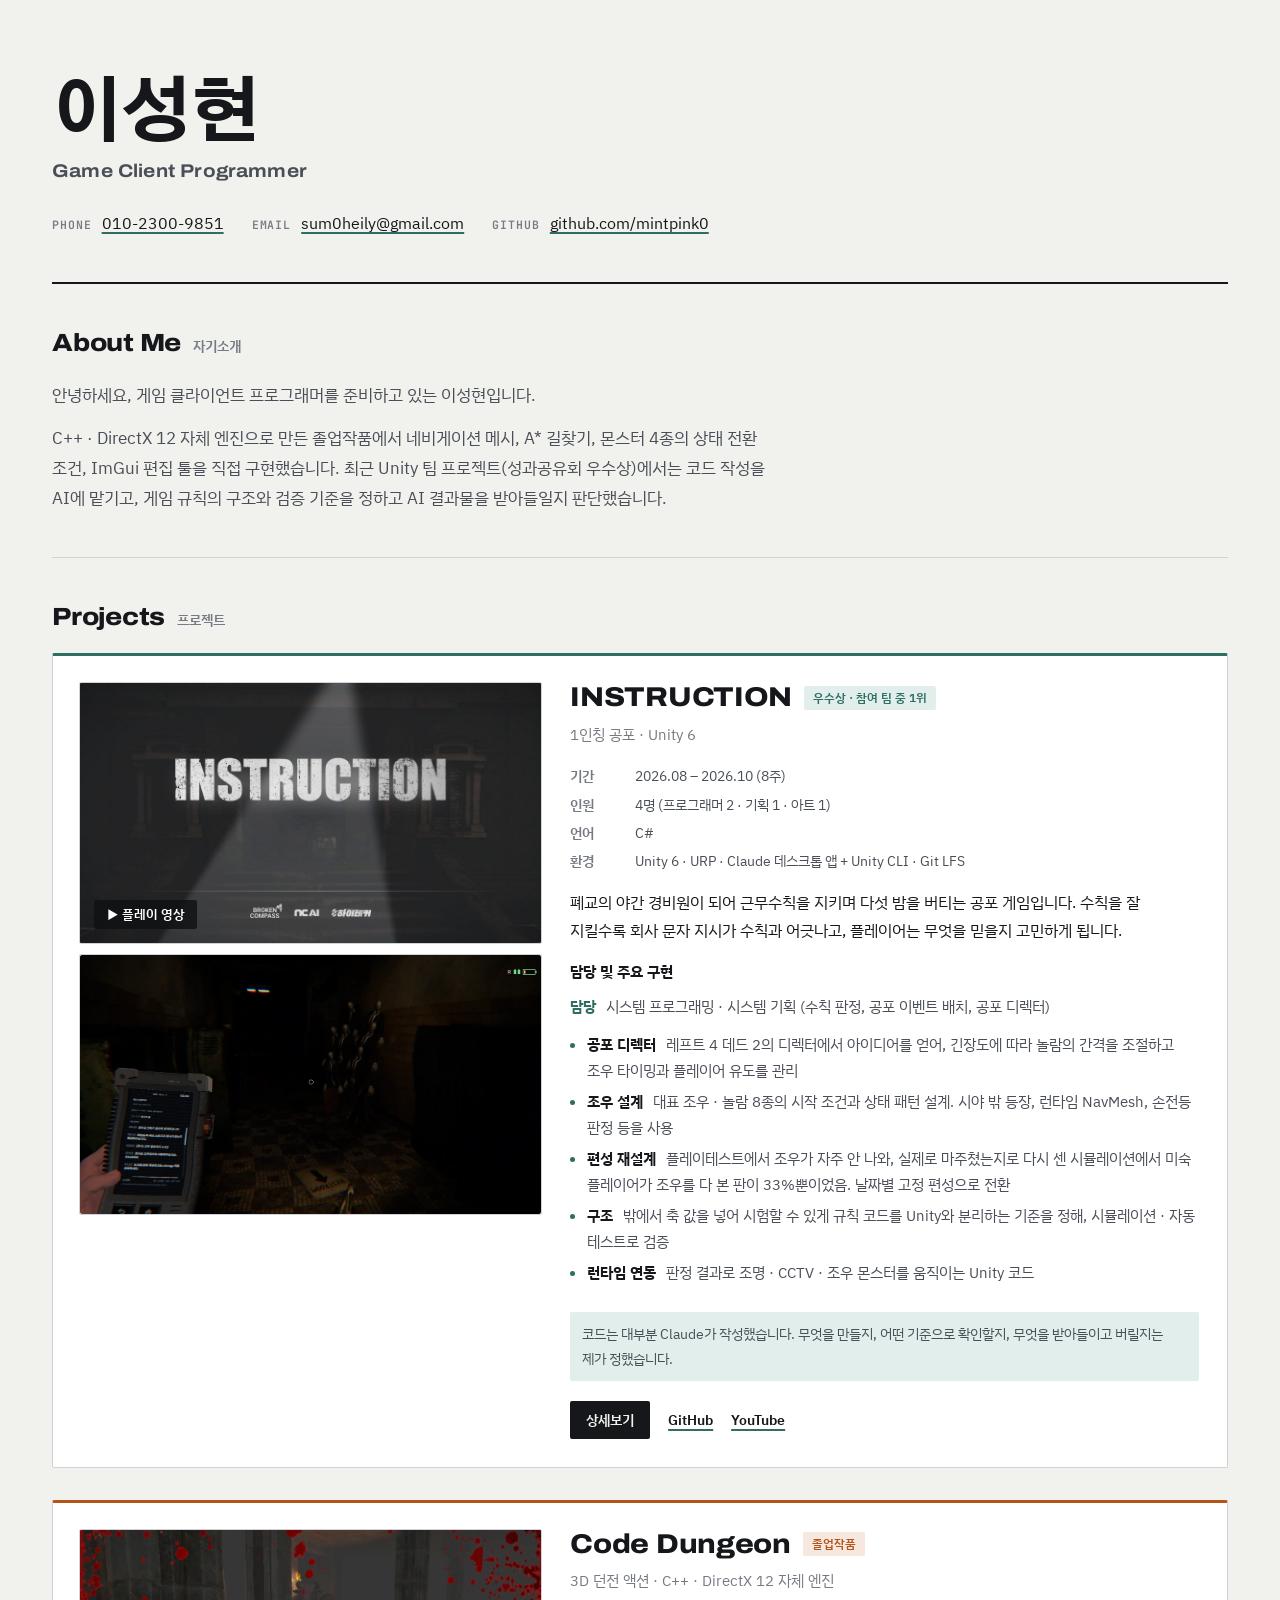
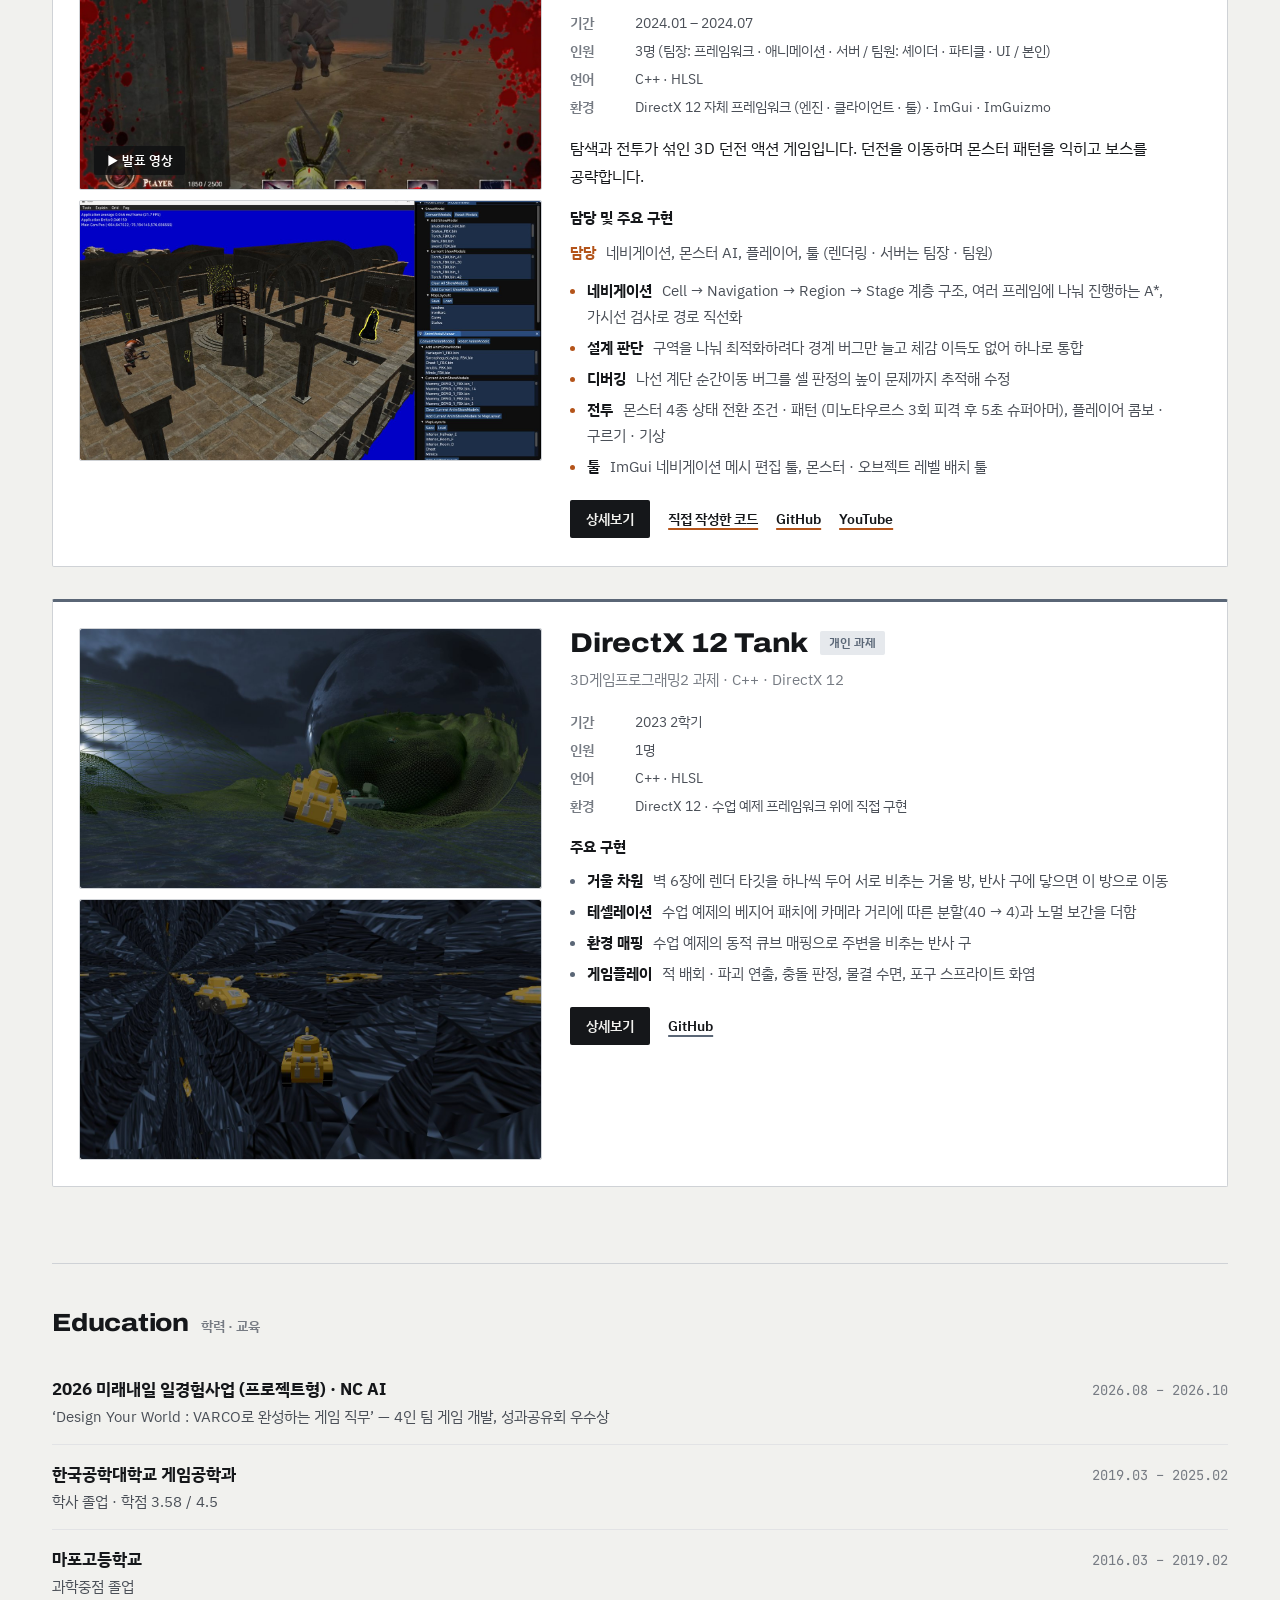
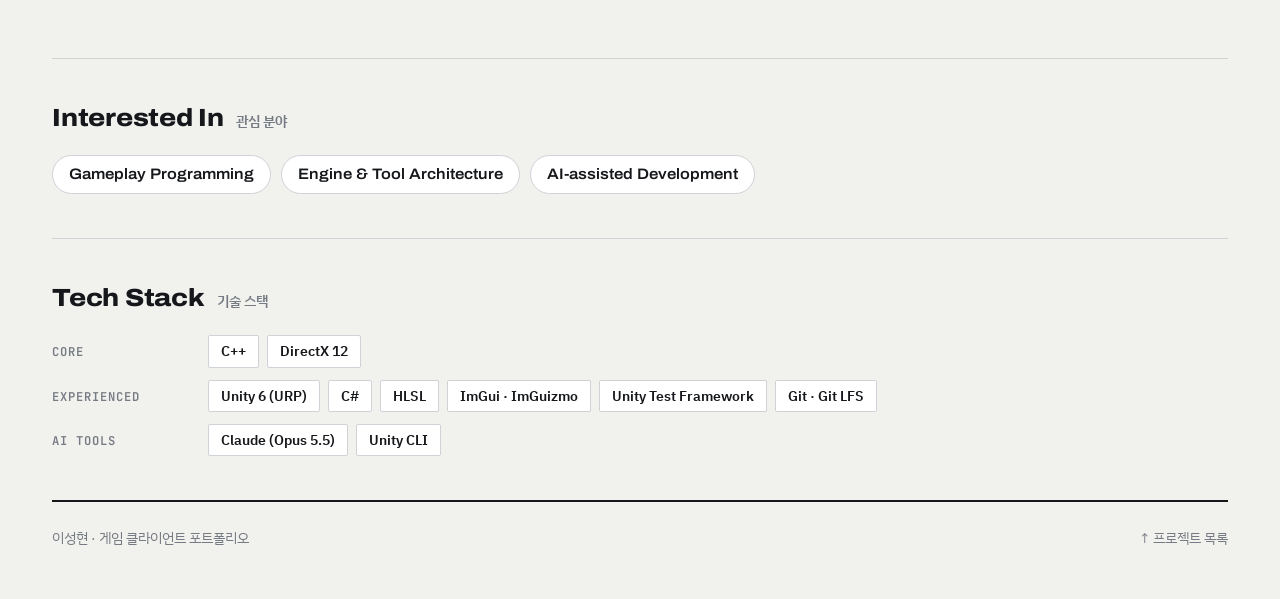
==== commit a745a7f0: "Portfolio: clarify assigned vs encountered figures, director timing, rest durations, terms Co-Author" ====
--- a/index.html
+++ b/index.html
@@ -56,7 +56,7 @@
         <h4>담당 및 주요 구현</h4>
         <p class="h-duty"><b>담당</b> 시스템 프로그래밍 · 시스템 기획 (수칙 판정, 공포 이벤트 배치, 공포 디렉터)</p>
         <ul class="h-did">
-          <li><b>공포 디렉터</b> 레프트 4 데드 2의 디렉터에서 아이디어를 얻어, 긴장도에 따라 놀람의 간격을 조절하고 조우 순서와 플레이어 유도를 관리</li>
+          <li><b>공포 디렉터</b> 레프트 4 데드 2의 디렉터에서 아이디어를 얻어, 긴장도에 따라 놀람의 간격을 조절하고 조우 타이밍과 플레이어 유도를 관리</li>
           <li><b>조우 설계</b> 대표 조우 · 놀람 8종의 시작 조건과 상태 패턴 설계. 시야 밖 등장, 런타임 NavMesh, 손전등 판정 등을 사용</li>
           <li><b>편성 재설계</b> 플레이테스트에서 조우가 자주 안 나와, 실제로 마주쳤는지로 다시 센 시뮬레이션에서 미숙 플레이어가 조우를 다 본 판이 33%뿐이었음. 날짜별 고정 편성으로 전환</li>
           <li><b>구조</b> 밖에서 축 값을 넣어 시험할 수 있게 규칙 코드를 Unity와 분리하는 기준을 정해, 시뮬레이션 · 자동 테스트로 검증</li>
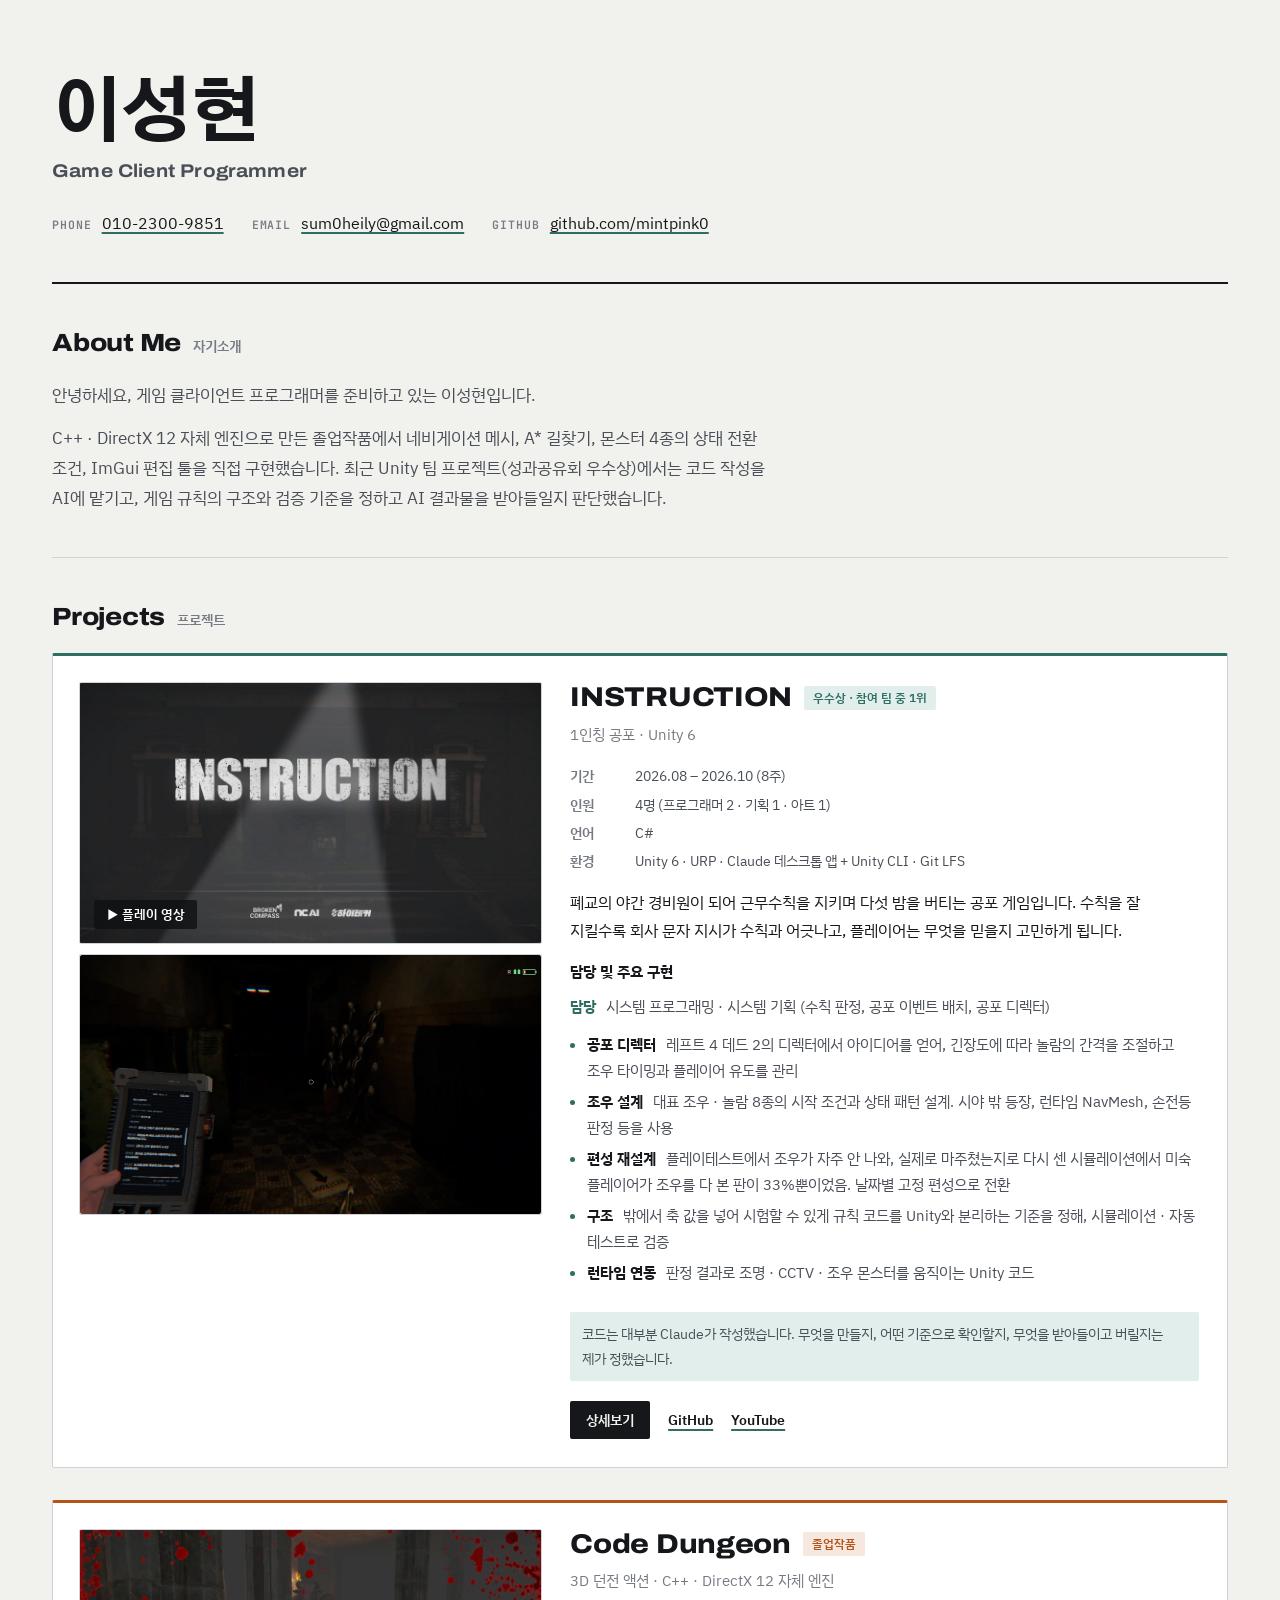
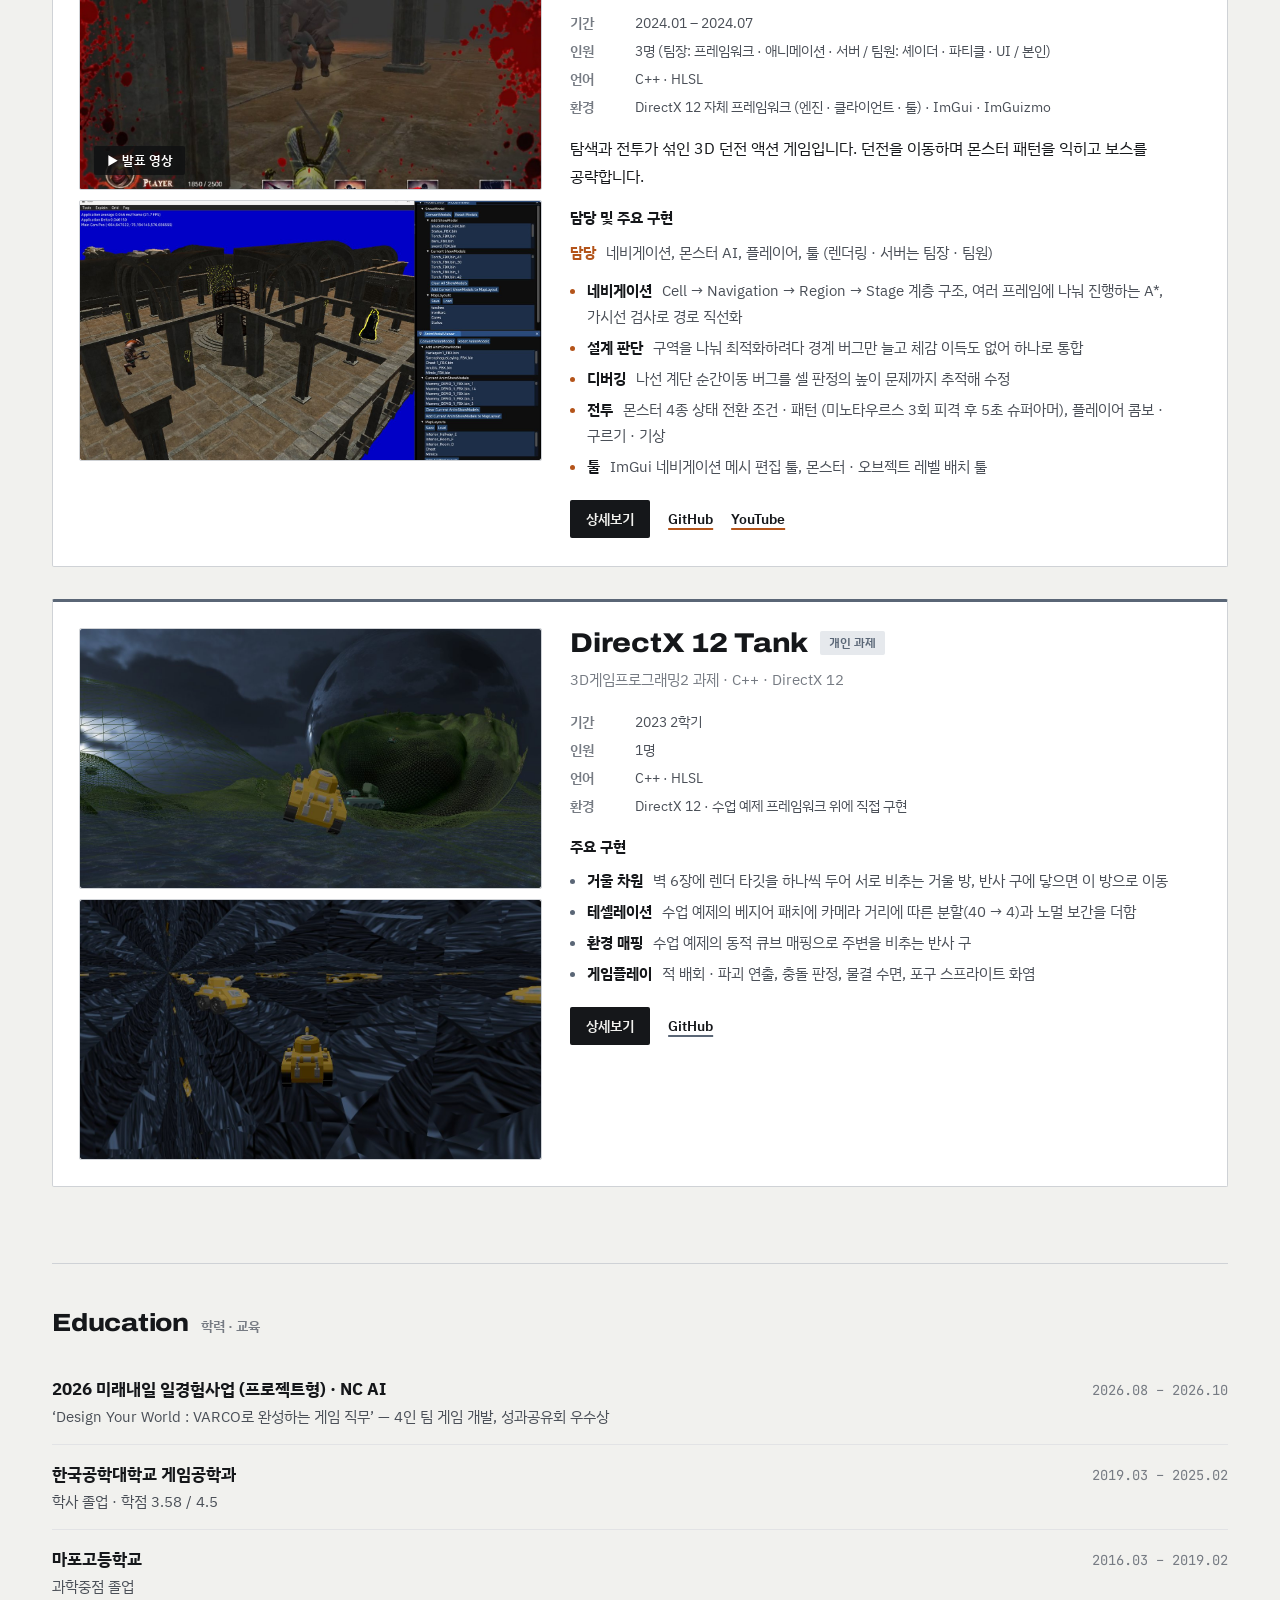
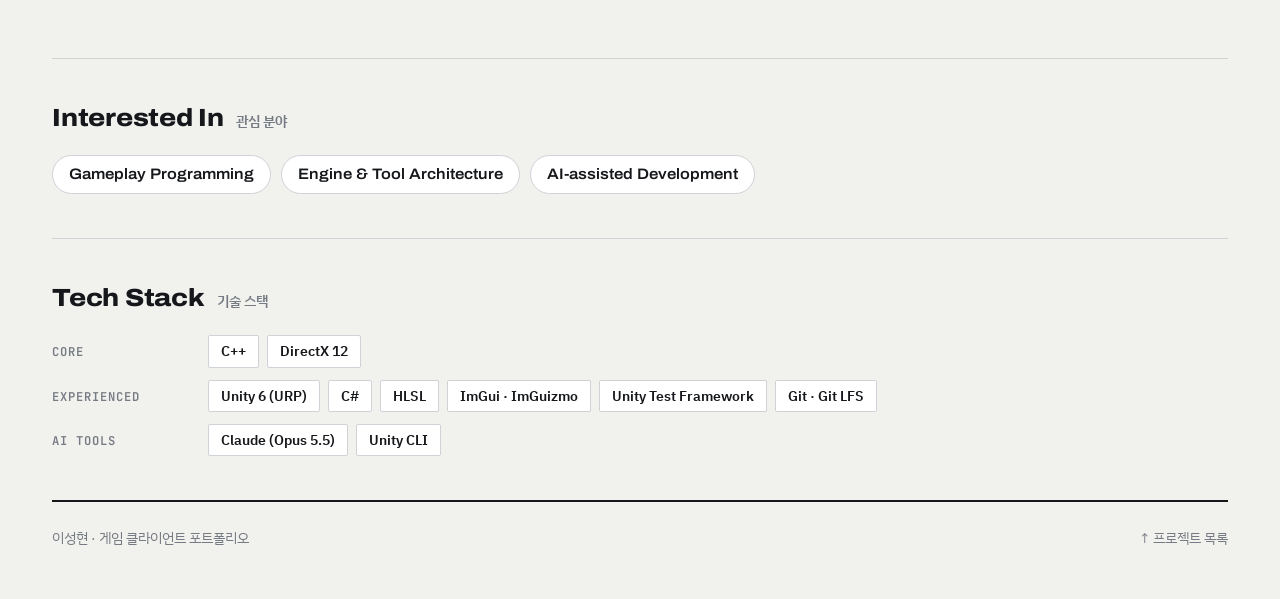
==== commit 4fa91371: "Index: remove Code Dungeon 'my code' button Co-Authored-By: Claude Opus 5.5 <noreply@anthropic.com> " ====
--- a/index.html
+++ b/index.html
@@ -91,7 +91,7 @@
           <li><b>전투</b> 몬스터 4종 상태 전환 조건 · 패턴 (미노타우르스 3회 피격 후 5초 슈퍼아머), 플레이어 콤보 · 구르기 · 기상</li>
           <li><b>툴</b> ImGui 네비게이션 메시 편집 툴, 몬스터 · 오브젝트 레벨 배치 툴</li>
         </ul>
-        <p class="h-links"><a href="projects/code-dungeon.html" class="btn btn-main">상세보기</a><a class="btn" href="projects/code-dungeon.html#mycode">직접 작성한 코드</a><a class="btn" href="https://github.com/PTH9043/GraduateProject" target="_blank" rel="noopener">GitHub</a><a class="btn" href="https://www.youtube.com/watch?v=hQBBsoL_ETs&amp;t=243s" target="_blank" rel="noopener">YouTube</a></p>
+        <p class="h-links"><a href="projects/code-dungeon.html" class="btn btn-main">상세보기</a><a class="btn" href="https://github.com/PTH9043/GraduateProject" target="_blank" rel="noopener">GitHub</a><a class="btn" href="https://www.youtube.com/watch?v=hQBBsoL_ETs&amp;t=243s" target="_blank" rel="noopener">YouTube</a></p>
       </div>
     </article>
 
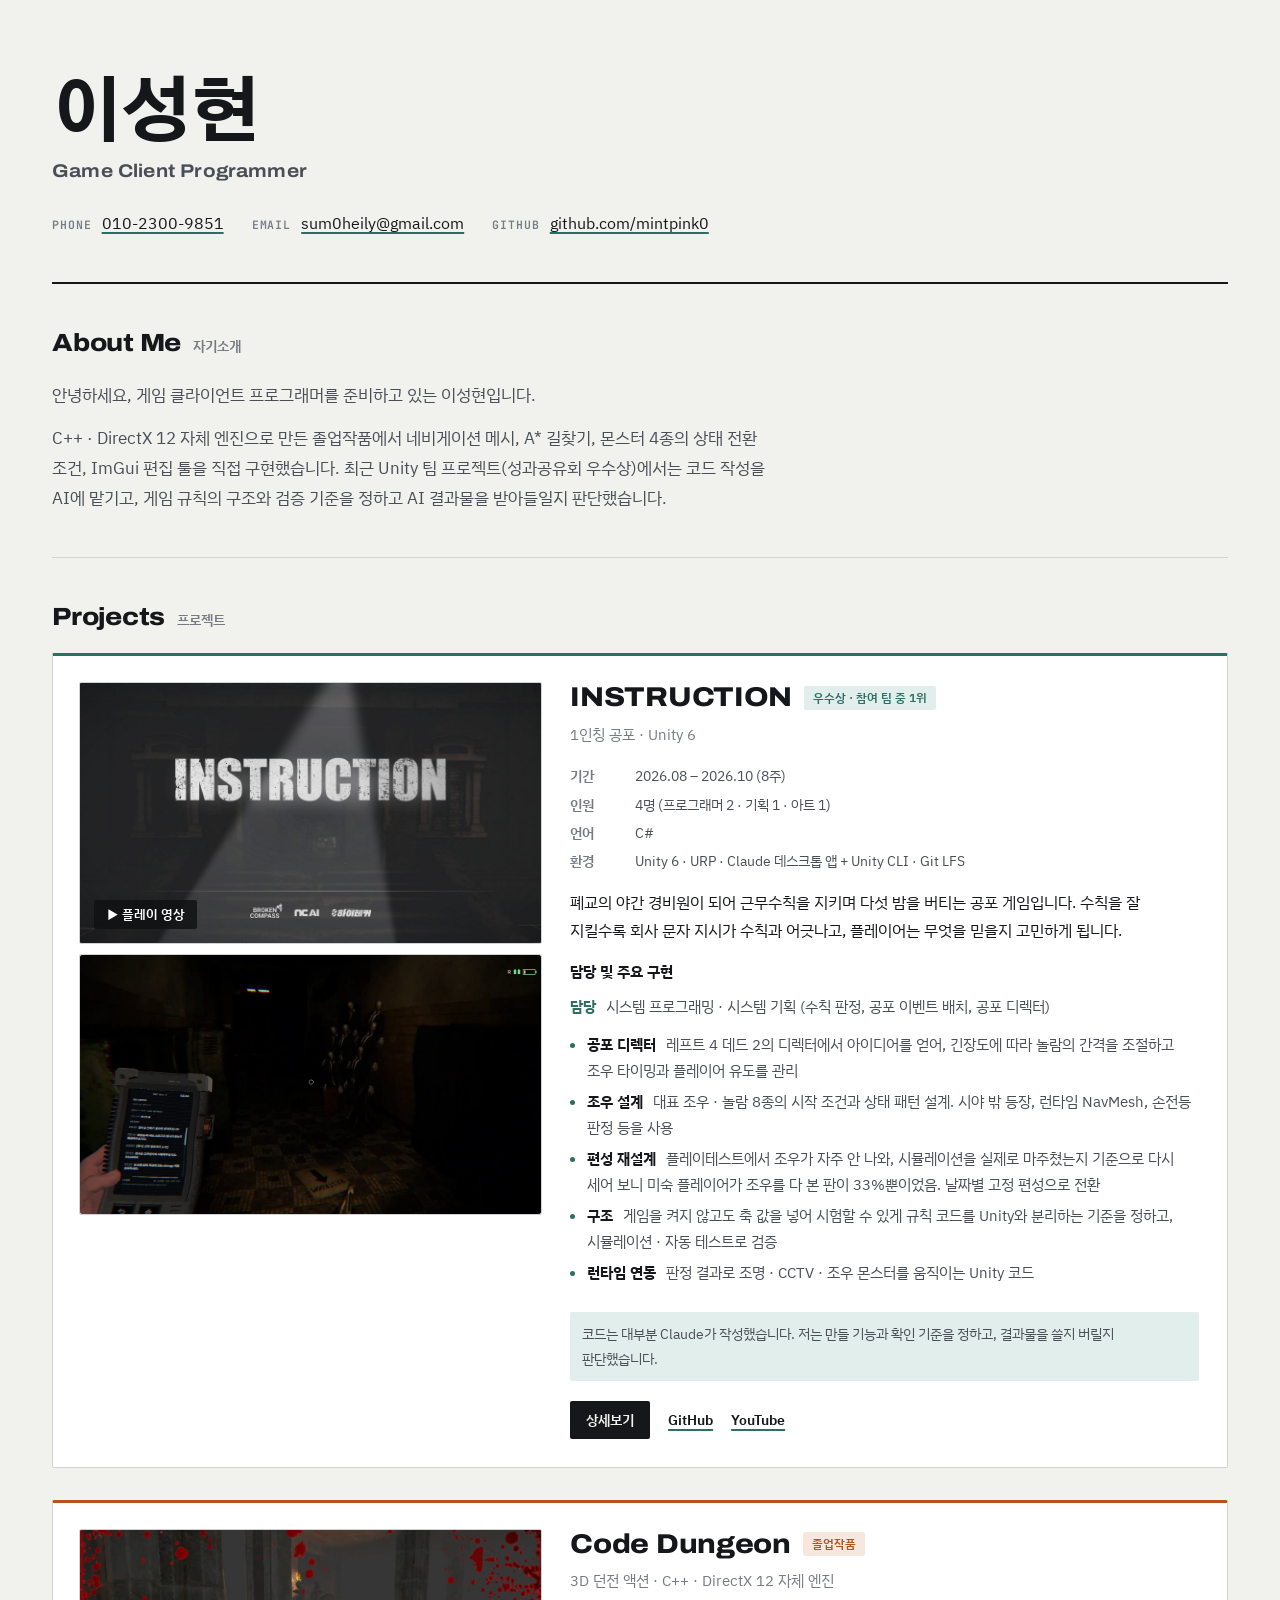
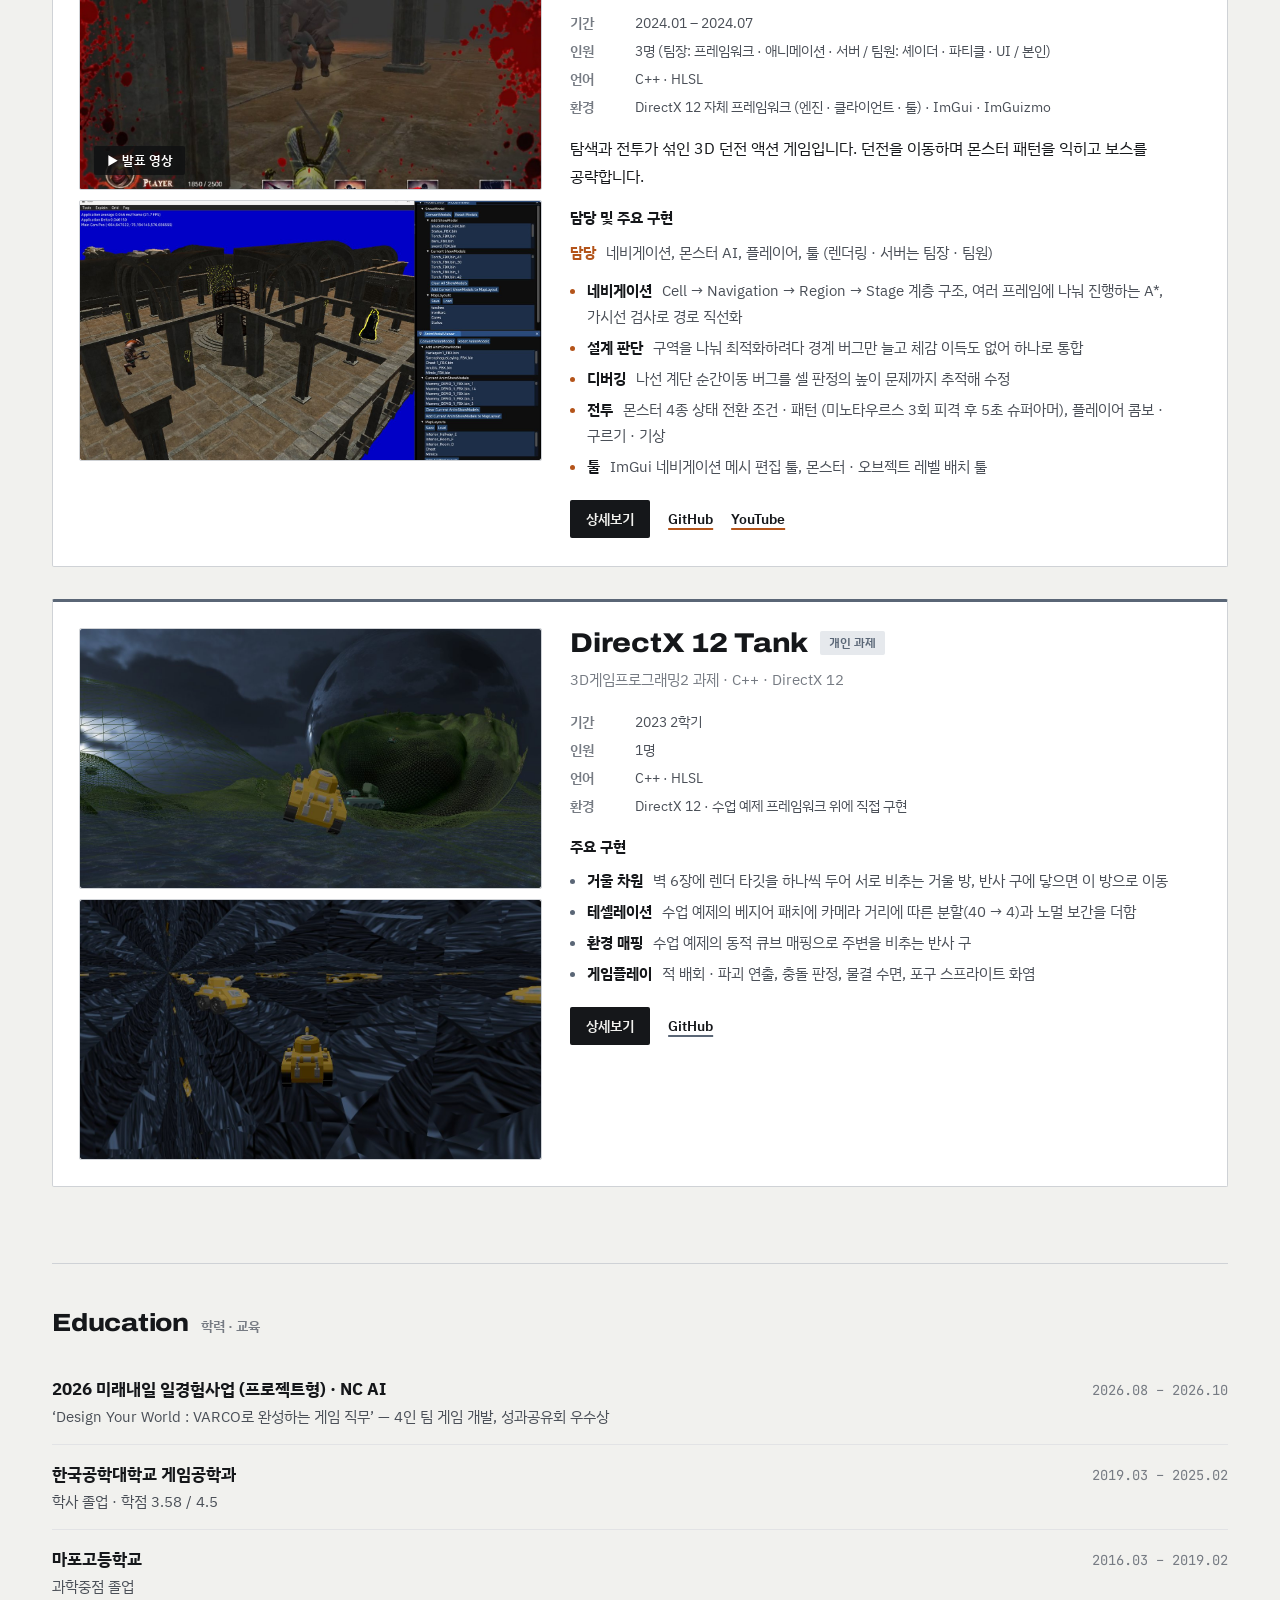
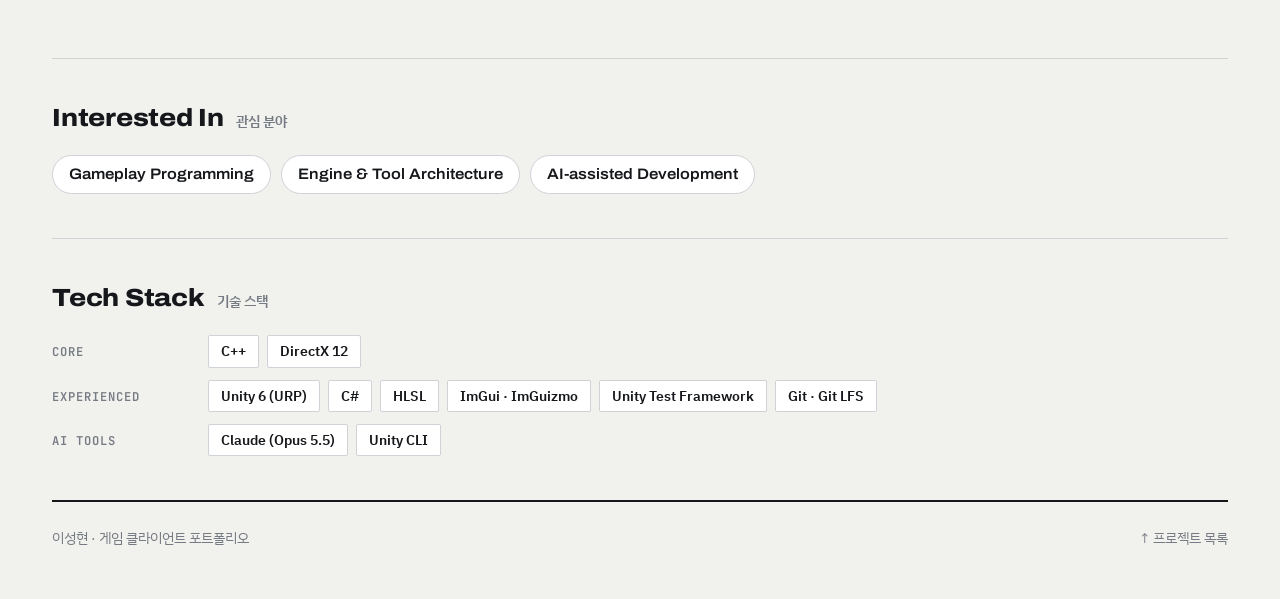
==== commit 892ee325: "Portfolio: final wording pass (less stiff phrasing), print layout for index cards Co-Authored-By: Cl" ====
--- a/index.html
+++ b/index.html
@@ -8,8 +8,8 @@
 <link rel="preconnect" href="https://fonts.googleapis.com">
 <link rel="preconnect" href="https://fonts.gstatic.com" crossorigin>
 <link rel="stylesheet" href="https://fonts.googleapis.com/css2?family=Archivo:wdth,wght@100..125,600..800&amp;family=Gothic+A1:wght@700;800&amp;family=IBM+Plex+Sans+KR:wght@400;600;700&amp;family=JetBrains+Mono:wght@400;600&amp;family=Nanum+Gothic+Coding&amp;display=swap">
-<link rel="stylesheet" href="assets/css/site.css?v=20261023h">
-<link rel="stylesheet" href="assets/css/home.css?v=20261023h">
+<link rel="stylesheet" href="assets/css/site.css?v=20261023i">
+<link rel="stylesheet" href="assets/css/home.css?v=20261023i">
 </head>
 <body>
 <div class="wrap">
@@ -58,11 +58,11 @@
         <ul class="h-did">
           <li><b>공포 디렉터</b> 레프트 4 데드 2의 디렉터에서 아이디어를 얻어, 긴장도에 따라 놀람의 간격을 조절하고 조우 타이밍과 플레이어 유도를 관리</li>
           <li><b>조우 설계</b> 대표 조우 · 놀람 8종의 시작 조건과 상태 패턴 설계. 시야 밖 등장, 런타임 NavMesh, 손전등 판정 등을 사용</li>
-          <li><b>편성 재설계</b> 플레이테스트에서 조우가 자주 안 나와, 실제로 마주쳤는지로 다시 센 시뮬레이션에서 미숙 플레이어가 조우를 다 본 판이 33%뿐이었음. 날짜별 고정 편성으로 전환</li>
-          <li><b>구조</b> 밖에서 축 값을 넣어 시험할 수 있게 규칙 코드를 Unity와 분리하는 기준을 정해, 시뮬레이션 · 자동 테스트로 검증</li>
+          <li><b>편성 재설계</b> 플레이테스트에서 조우가 자주 안 나와, 시뮬레이션을 실제로 마주쳤는지 기준으로 다시 세어 보니 미숙 플레이어가 조우를 다 본 판이 33%뿐이었음. 날짜별 고정 편성으로 전환</li>
+          <li><b>구조</b> 게임을 켜지 않고도 축 값을 넣어 시험할 수 있게 규칙 코드를 Unity와 분리하는 기준을 정하고, 시뮬레이션 · 자동 테스트로 검증</li>
           <li><b>런타임 연동</b> 판정 결과로 조명 · CCTV · 조우 몬스터를 움직이는 Unity 코드</li>
         </ul>
-        <p class="h-ai">코드는 대부분 Claude가 작성했습니다. 무엇을 만들지, 어떤 기준으로 확인할지, 무엇을 받아들이고 버릴지는 제가 정했습니다.</p>
+        <p class="h-ai">코드는 대부분 Claude가 작성했습니다. 저는 만들 기능과 확인 기준을 정하고, 결과물을 쓸지 버릴지 판단했습니다.</p>
         <p class="h-links"><a href="projects/instruction.html" class="btn btn-main">상세보기</a><a class="btn" href="https://github.com/KimJinsun610/NCAI_BrokenCompass" target="_blank" rel="noopener">GitHub</a><a class="btn" href="https://youtu.be/4G3LkPagvS8" target="_blank" rel="noopener">YouTube</a></p>
       </div>
     </article>
--- a/assets/css/home.css
+++ b/assets/css/home.css
@@ -75,6 +75,11 @@
   .h-body { padding: 20px; }
 }
 @media print {
-  .h-play, .h-links { display: none !important; }
-  .h-card { break-inside: avoid; }
+  .h-play { display: none !important; }
+  .h-card { grid-template-columns: minmax(0, 4fr) minmax(0, 8fr) !important; break-inside: auto; }
+  .h-media { margin: 16px 0 16px 16px !important; }
+  .h-links { display: flex !important; flex-wrap: wrap; gap: 2px 14px; margin-top: 10px; }
+  .h-links .btn-main { display: none !important; }
+  .h-links .btn { border: 0 !important; background: none !important; padding: 0 !important; min-height: 0 !important; color: var(--ink-2) !important; font-size: 8.5pt; font-weight: 400; text-decoration: none; }
+  .h-links .btn[href^="http"]::after { content: " " attr(href); }
 }
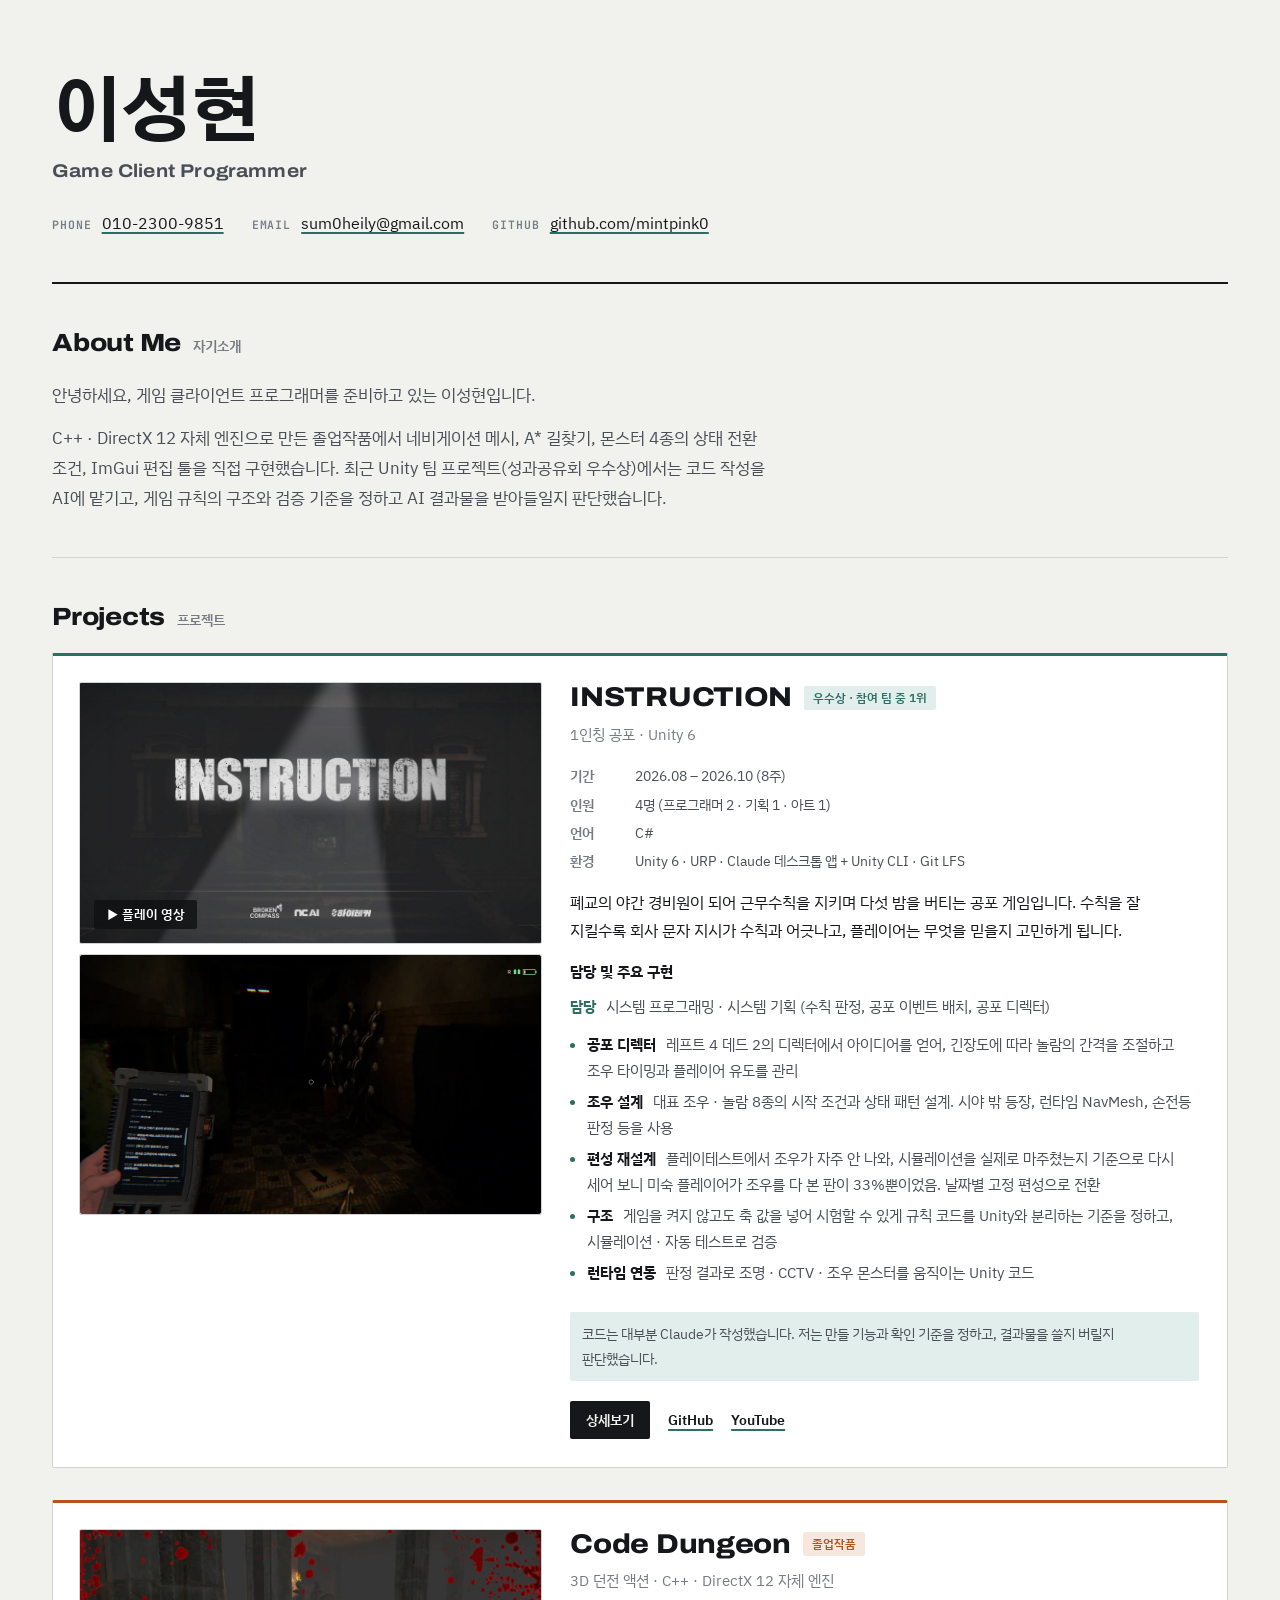
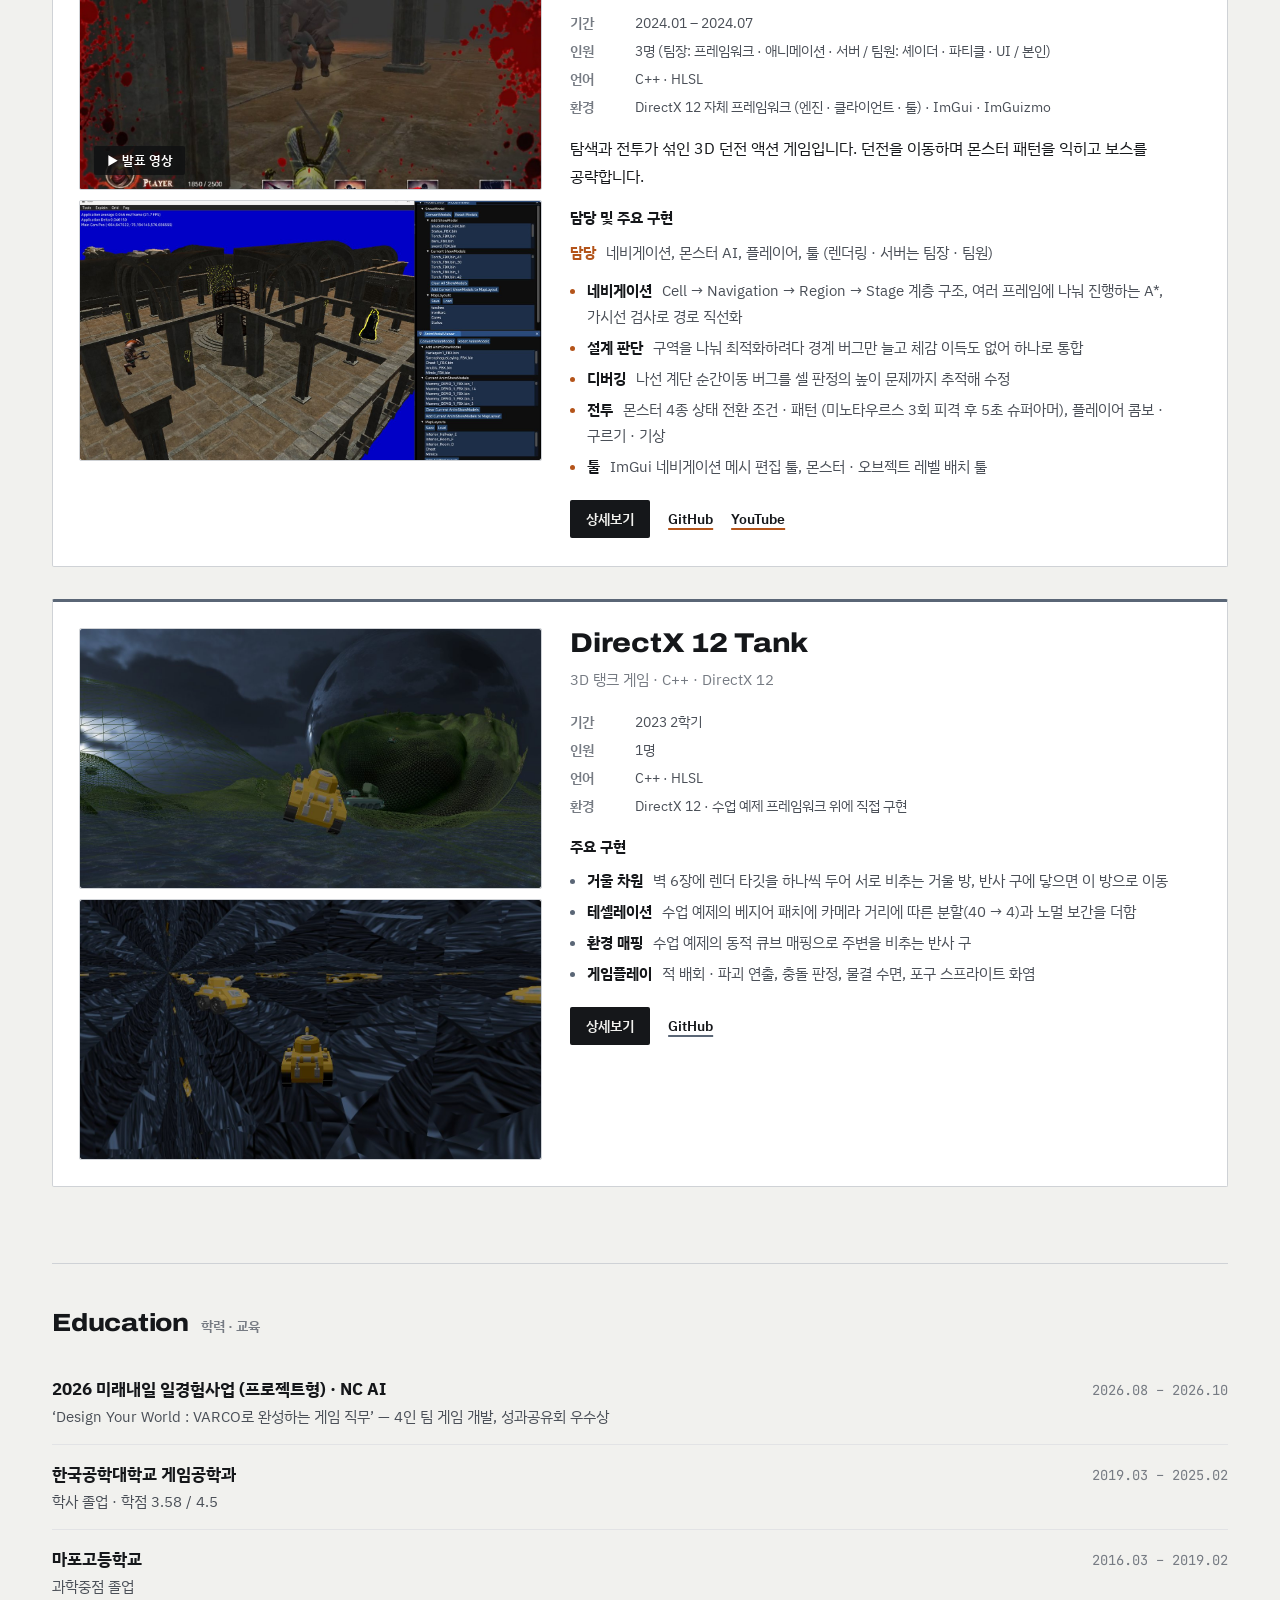
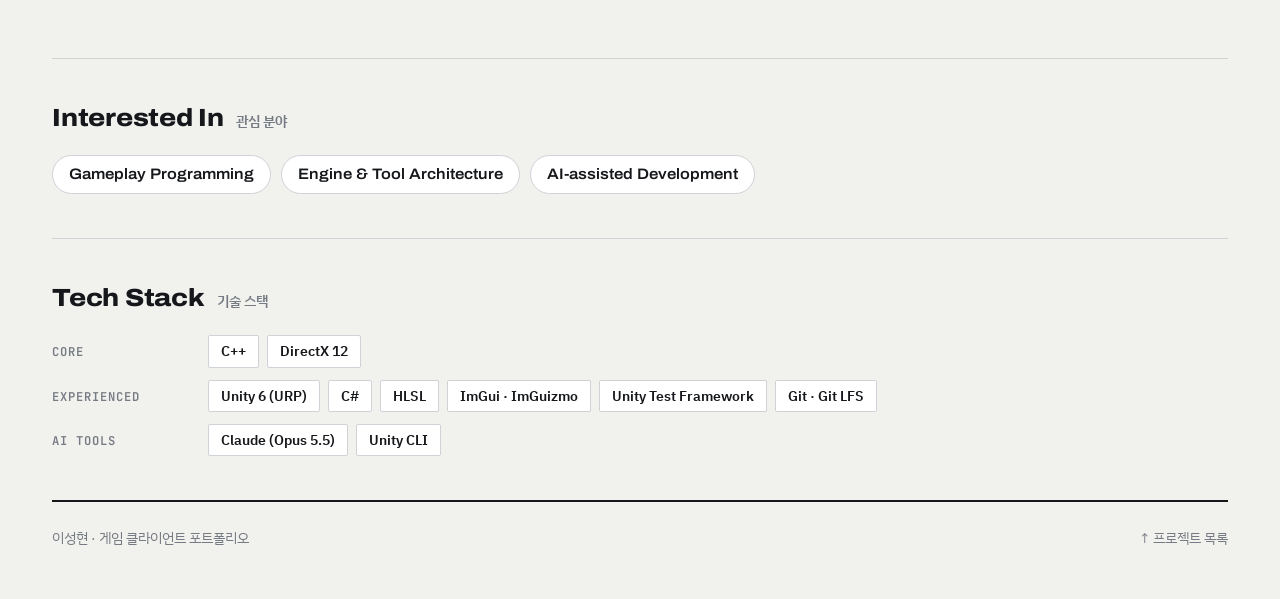
==== commit c271d028: "DX12: drop course-assignment label Co-Authored-By: Claude Opus 5.5 <noreply@anthropic.com> Claude-Se" ====
--- a/index.html
+++ b/index.html
@@ -8,8 +8,8 @@
 <link rel="preconnect" href="https://fonts.googleapis.com">
 <link rel="preconnect" href="https://fonts.gstatic.com" crossorigin>
 <link rel="stylesheet" href="https://fonts.googleapis.com/css2?family=Archivo:wdth,wght@100..125,600..800&amp;family=Gothic+A1:wght@700;800&amp;family=IBM+Plex+Sans+KR:wght@400;600;700&amp;family=JetBrains+Mono:wght@400;600&amp;family=Nanum+Gothic+Coding&amp;display=swap">
-<link rel="stylesheet" href="assets/css/site.css?v=20261023i">
-<link rel="stylesheet" href="assets/css/home.css?v=20261023i">
+<link rel="stylesheet" href="assets/css/site.css?v=20261023k">
+<link rel="stylesheet" href="assets/css/home.css?v=20261023k">
 </head>
 <body>
 <div class="wrap">
@@ -101,8 +101,8 @@
         <figure class="h-shot"><img src="assets/img/dx/mirror.jpg" alt="DirectX 12 탱크 게임 — 반사 큐브로 둘러싸인 거울 차원" width="1150" height="759" loading="lazy"></figure>
       </div>
       <div class="h-body">
-        <h3>DirectX 12 Tank <span class="h-badge">개인 과제</span></h3>
-        <p class="h-sub">3D게임프로그래밍2 과제 · C++ · DirectX 12</p>
+        <h3>DirectX 12 Tank</h3>
+        <p class="h-sub">3D 탱크 게임 · C++ · DirectX 12</p>
         <dl class="h-meta">
           <dt>기간</dt><dd>2023 2학기</dd>
           <dt>인원</dt><dd>1명</dd>
--- a/assets/css/site.css
+++ b/assets/css/site.css
@@ -308,3 +308,47 @@
   figure img, figure video { max-height: 70mm; width: auto; max-width: 100%; object-fit: contain; }
 }
 .print-url { display: none; font-family: var(--f-mono); font-size: .78em; color: var(--ink-3); margin: 0; }
+
+/* ---- print: cleaner A4 pagination ---- */
+@media print {
+  @page { size: A4; margin: 15mm 14mm 16mm; }
+  body { font-size: 10pt; line-height: 1.62; }
+  .content > section { break-before: page; border-top: 0; padding-top: 0; padding-bottom: 0; }
+  .content > section:first-child { break-before: page; }
+  .content > section > h2 { margin-bottom: 4px; }
+  h2, h3, h4, .case-h, .log-head, summary { break-after: avoid; page-break-after: avoid; }
+  p, li, dd { orphans: 3; widows: 3; }
+  .log, .tbl, .card { break-inside: auto; }
+  .log dd, tr, figure, .dg, pre, .note { break-inside: avoid; }
+  thead { display: table-header-group; }
+  figcaption { break-before: avoid; }
+  figure img, figure video { max-height: 80mm; margin-inline: auto; }
+  .code-cap { break-before: avoid; }
+  figure figcaption { text-align: center; }
+  code, .tech { overflow-wrap: anywhere; }
+  details > summary { list-style: none; font-weight: 700; color: var(--ink); font-size: 1.05em; }
+  details > summary::-webkit-details-marker { display: none; }
+}
+@media print {
+  .log-head { padding: 10px 14px 8px; }
+  .log dt, .log dd { padding: 7px 14px; }
+}
+@media print {
+  pre { break-after: avoid; }
+  span.code-cap { display: block; break-before: avoid; }
+}
+/* ---- print v3: dense flow, no forced section pages ---- */
+@media print {
+  body { font-size: 9.6pt; line-height: 1.55; }
+  .content > section, .content > section:first-child { break-before: auto !important; padding-top: 16px !important; border-top: 1px solid var(--line) !important; }
+  .content > section:first-child { border-top: 0 !important; }
+  .content > section > * + * { margin-top: 9px; }
+  .band { height: 46mm; }
+  .tbl, .card, .log, .agtbl, .anat, .rulebox, .sigmap, .ai-sum, .media-2 { break-inside: auto !important; }
+  figure img, figure video { max-height: 62mm; }
+  figure.wide img { max-height: 70mm; }
+  .figs img, .figs video, .shots img { max-height: 42mm !important; height: auto !important; width: auto !important; max-width: 100%; margin-inline: auto; object-fit: contain; }
+  .dg svg { max-height: 95mm; width: auto; max-width: 100%; margin-inline: auto; }
+  pre { font-size: 7.4pt; line-height: 1.45; padding: 10px 12px; }
+  h2 { font-size: 1.45em; }
+}
--- a/assets/css/home.css
+++ b/assets/css/home.css
@@ -83,3 +83,10 @@
   .h-links .btn { border: 0 !important; background: none !important; padding: 0 !important; min-height: 0 !important; color: var(--ink-2) !important; font-size: 8.5pt; font-weight: 400; text-decoration: none; }
   .h-links .btn[href^="http"]::after { content: " " attr(href); }
 }
+@media print {
+  .h-card { margin-bottom: 14px; }
+  .h-media { gap: 6px; }
+  .h-shot img { max-height: 40mm; }
+  .h-body { padding-block: 14px !important; }
+  .h-did li { margin-bottom: 2px; }
+}
